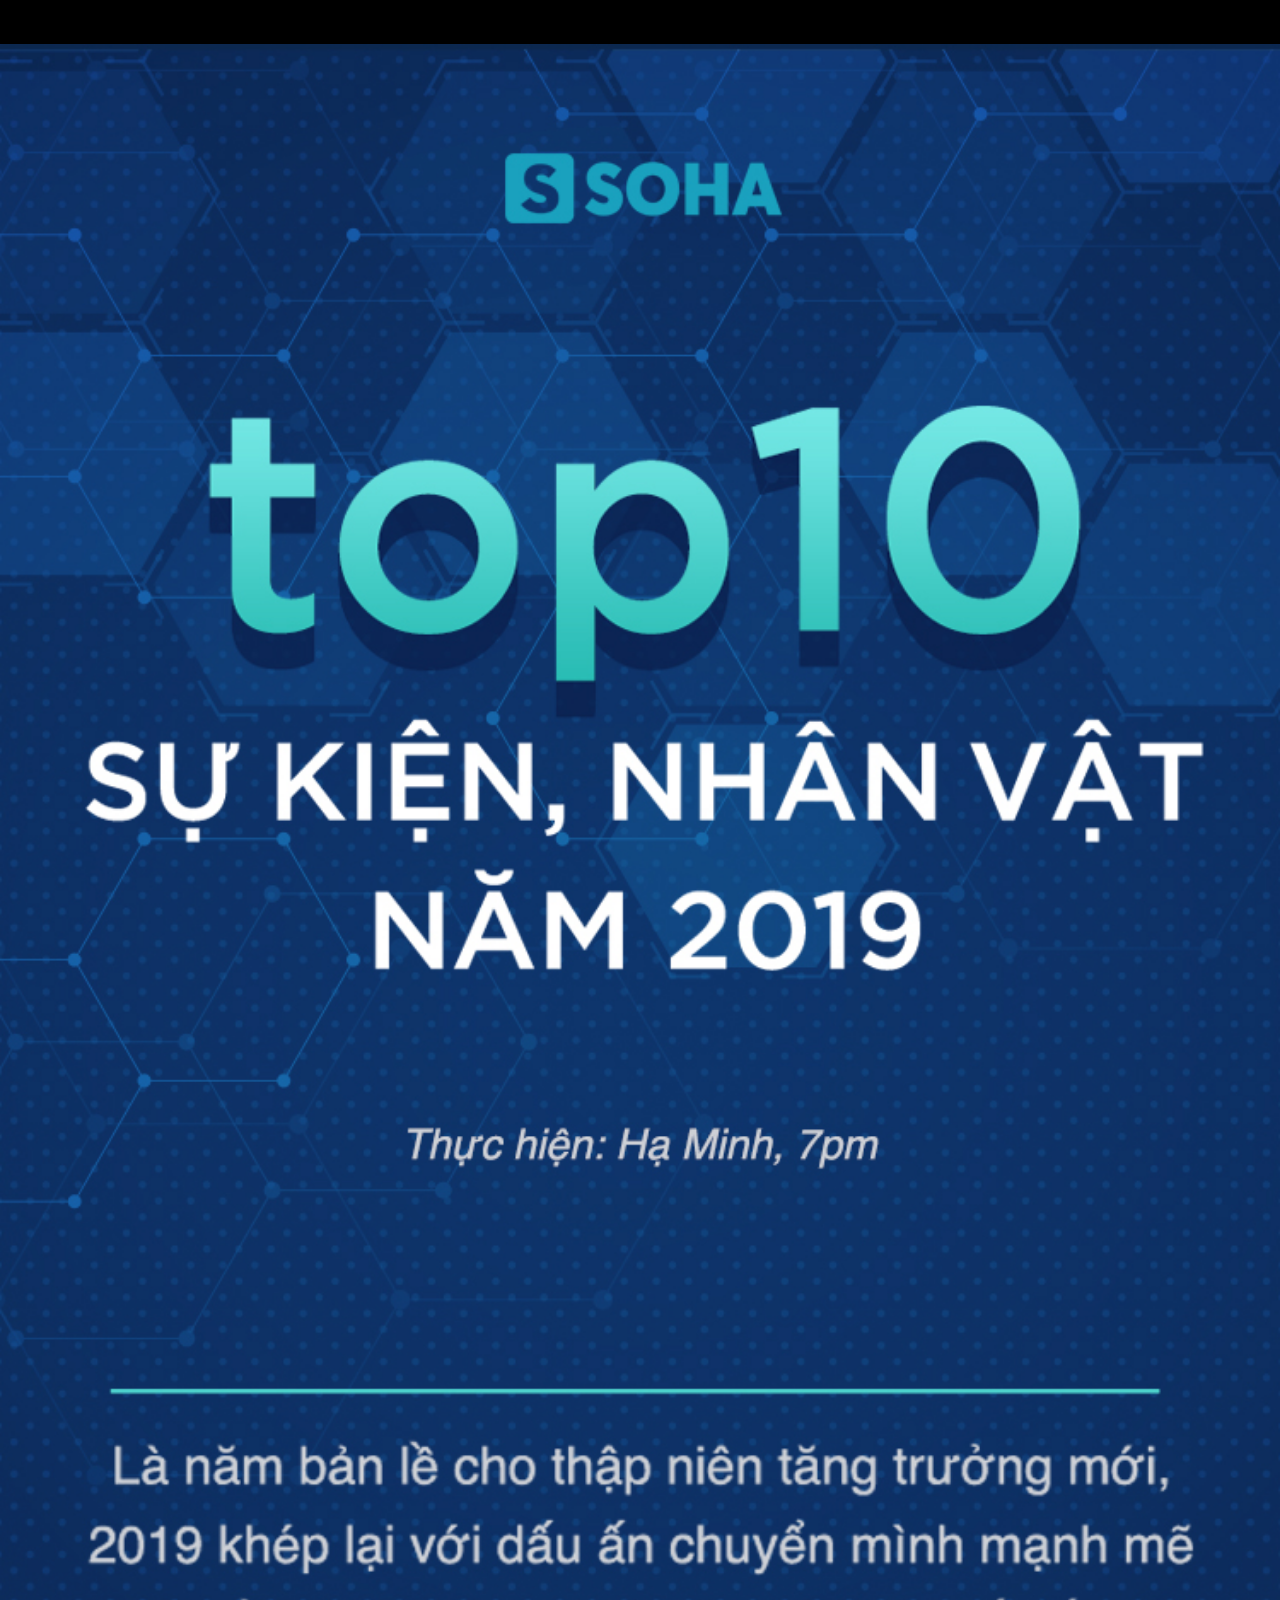
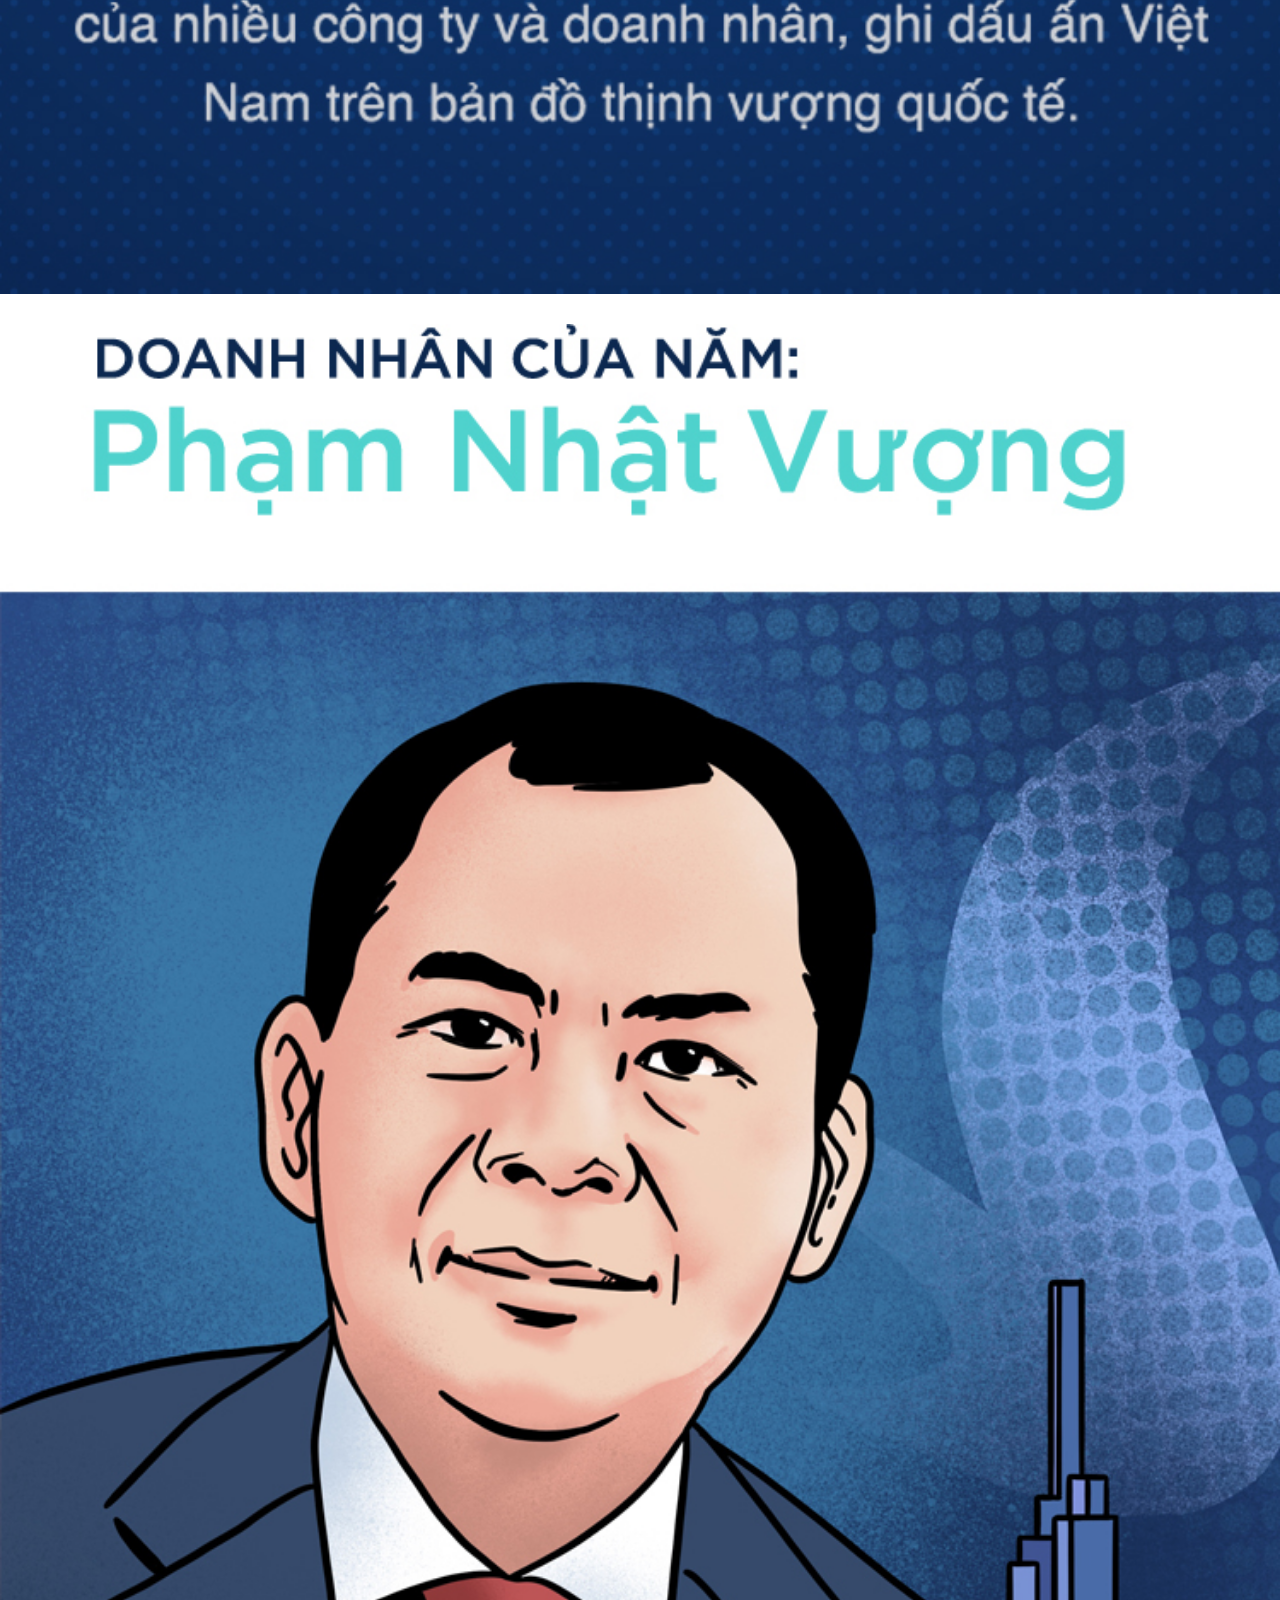
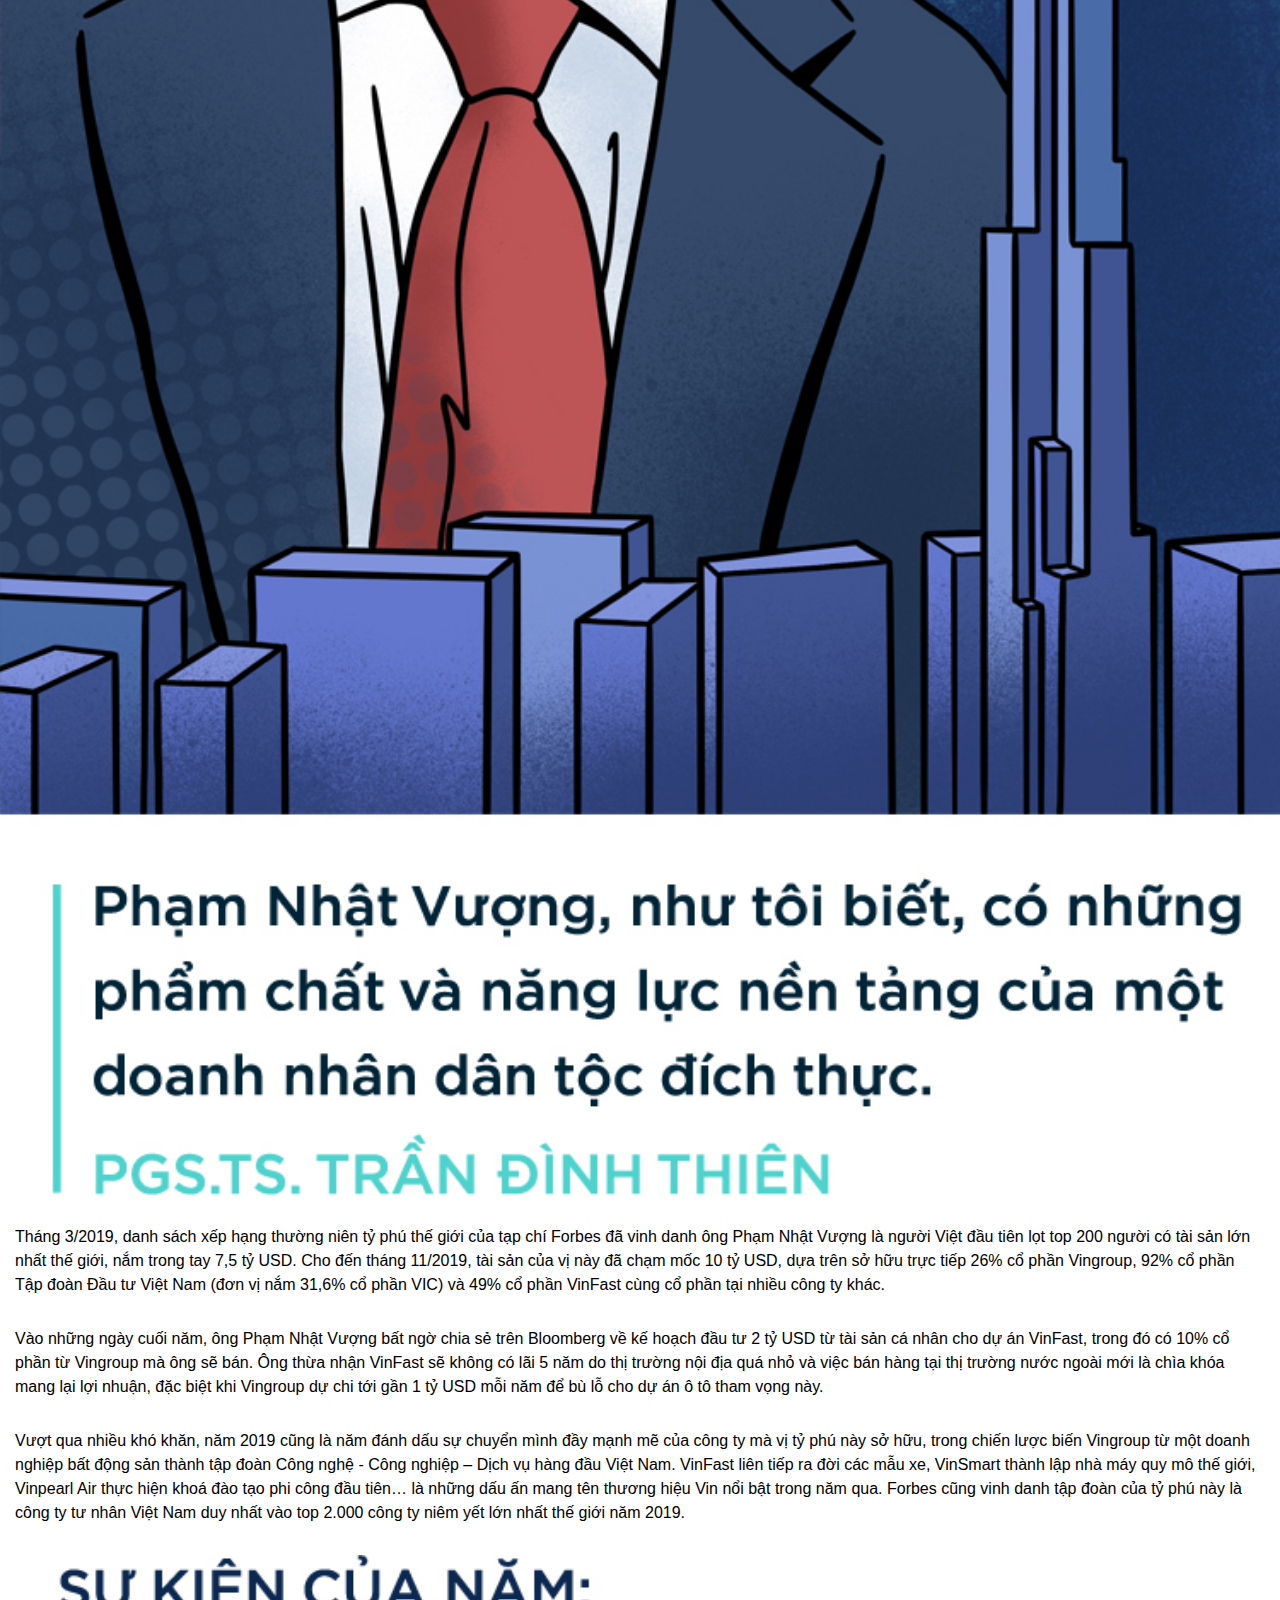
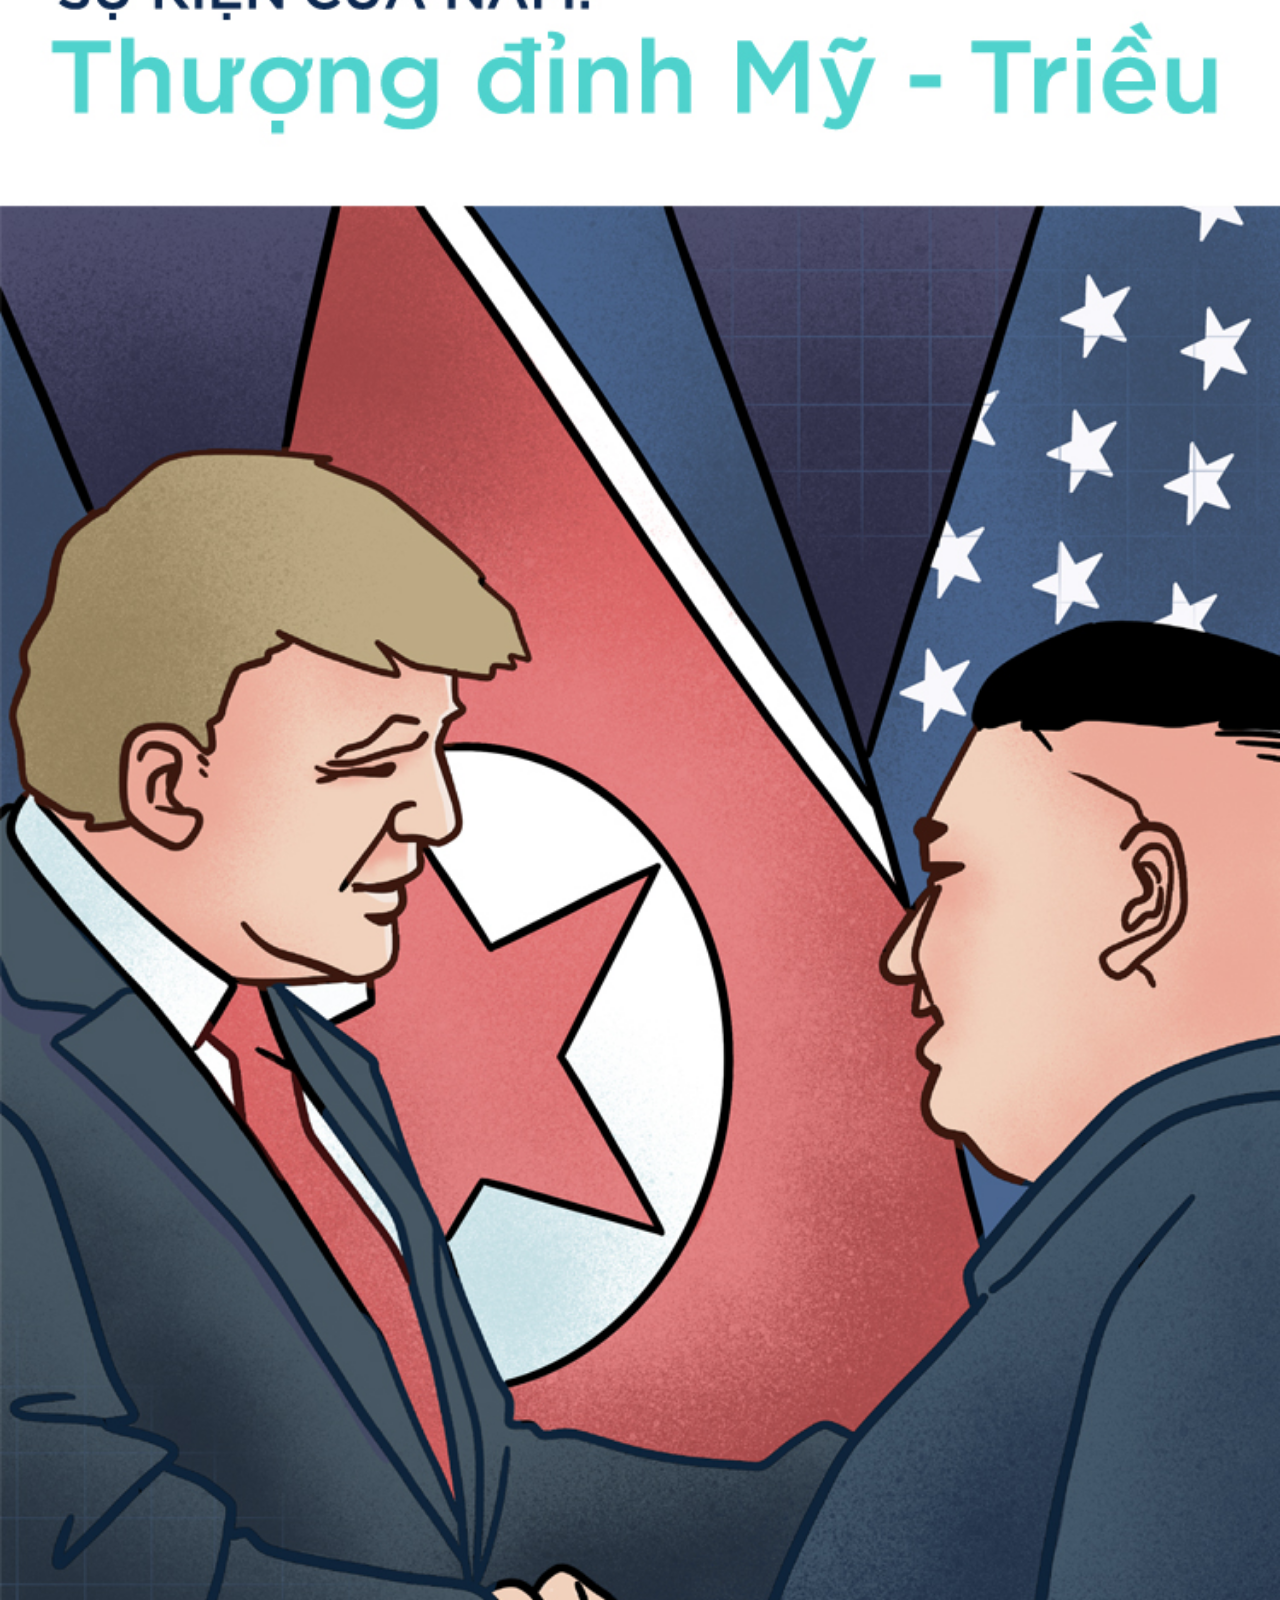
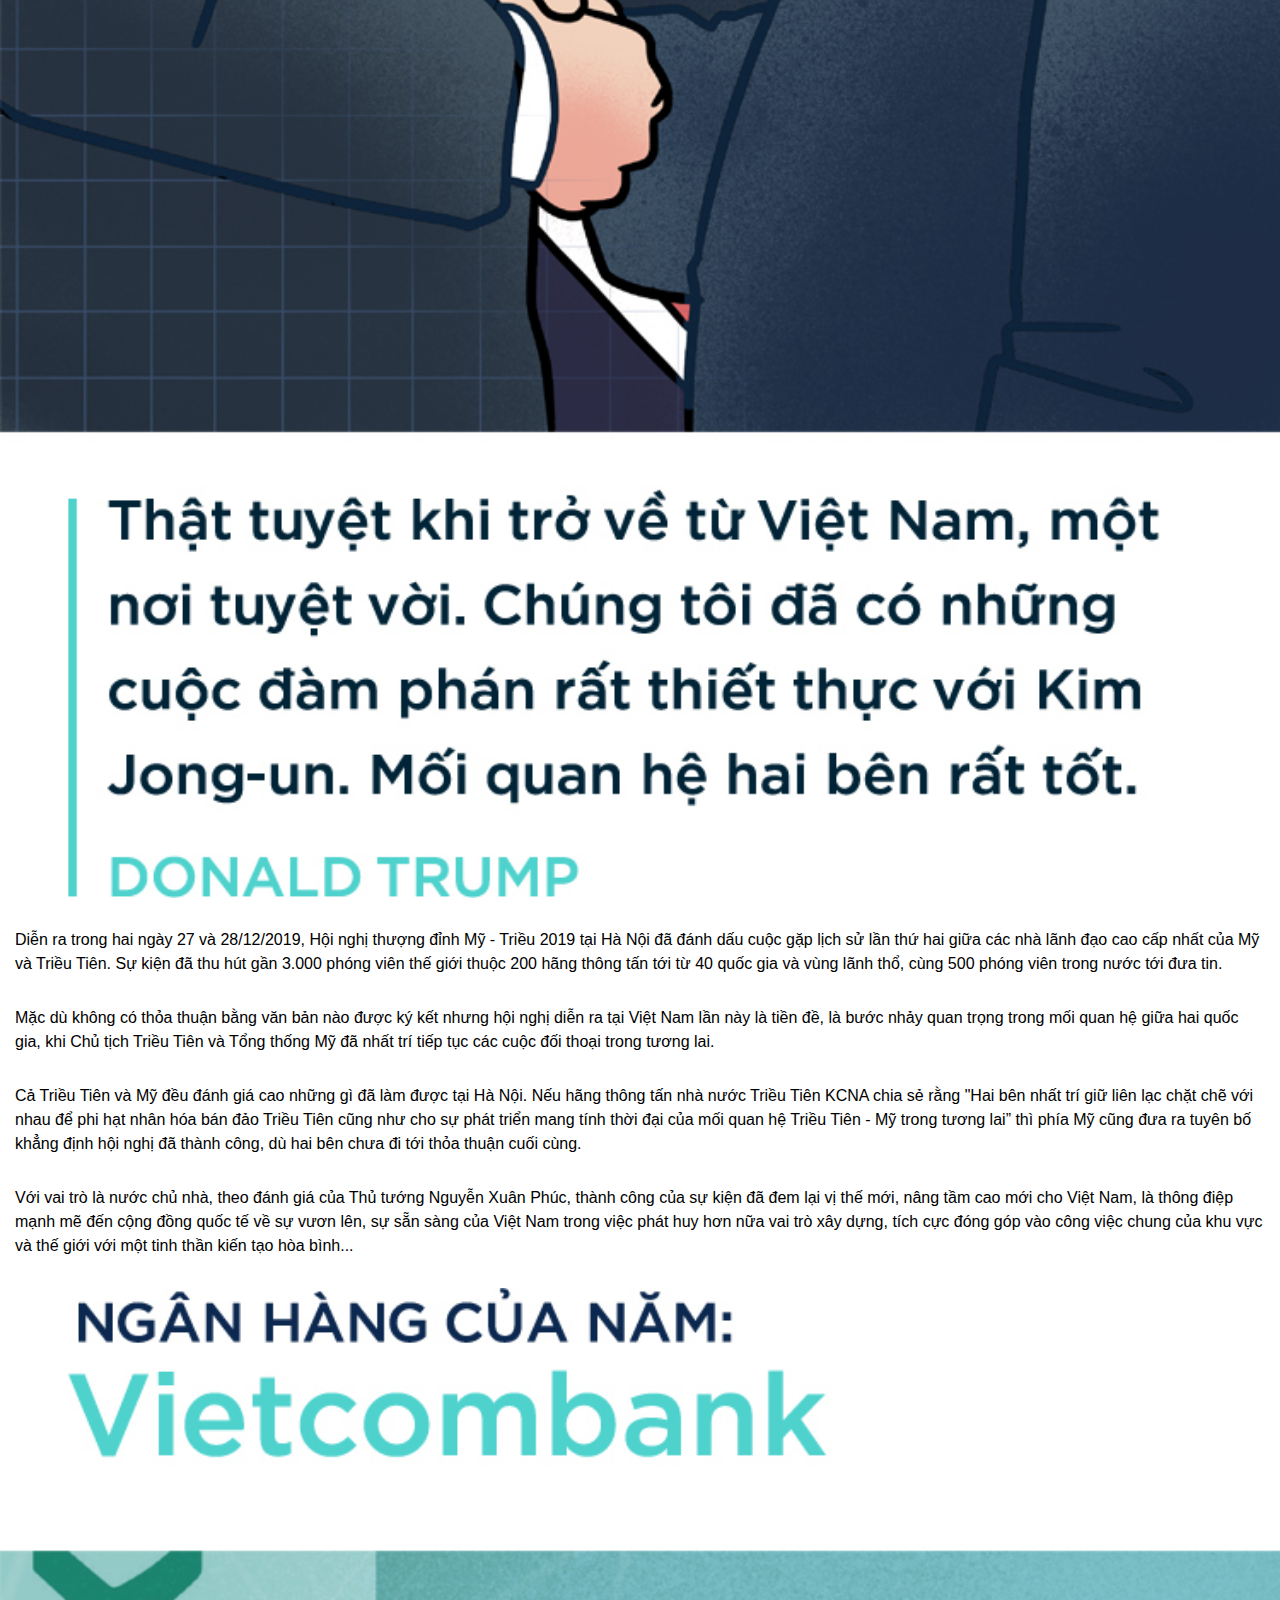
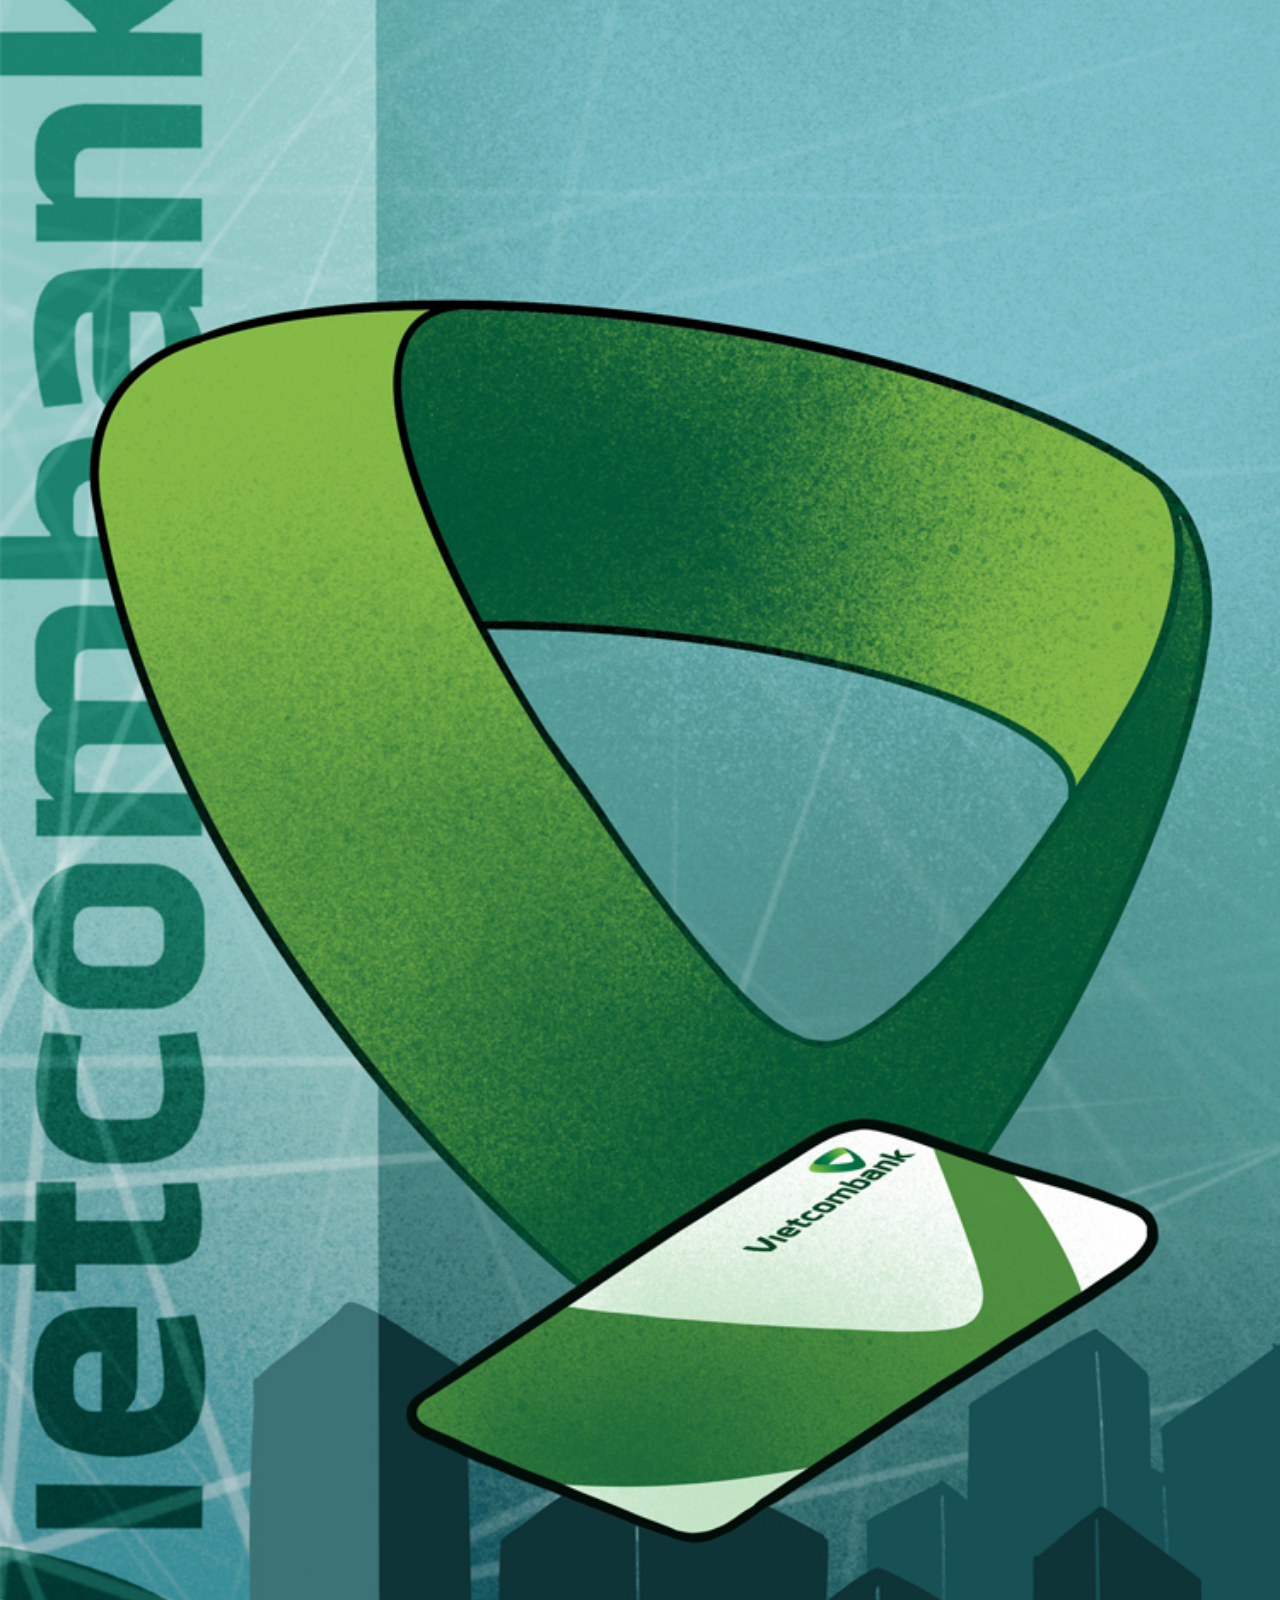
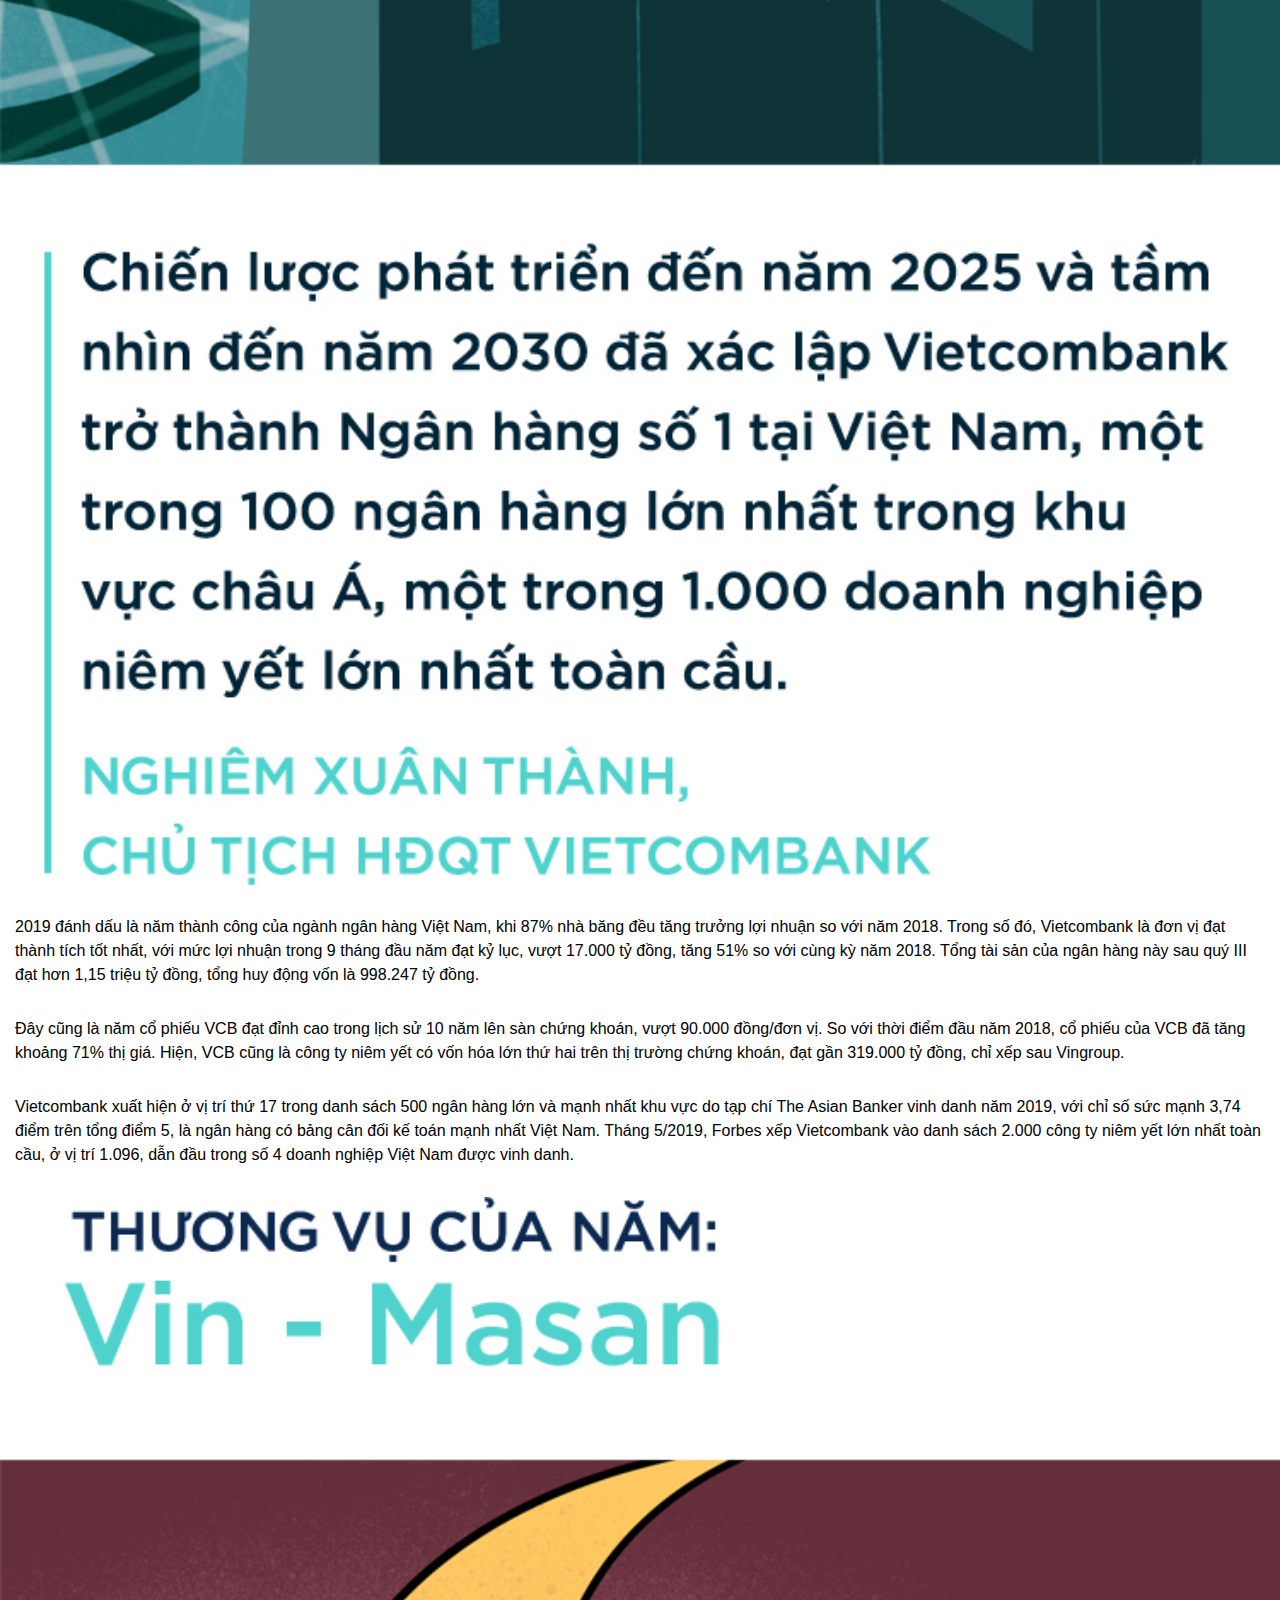
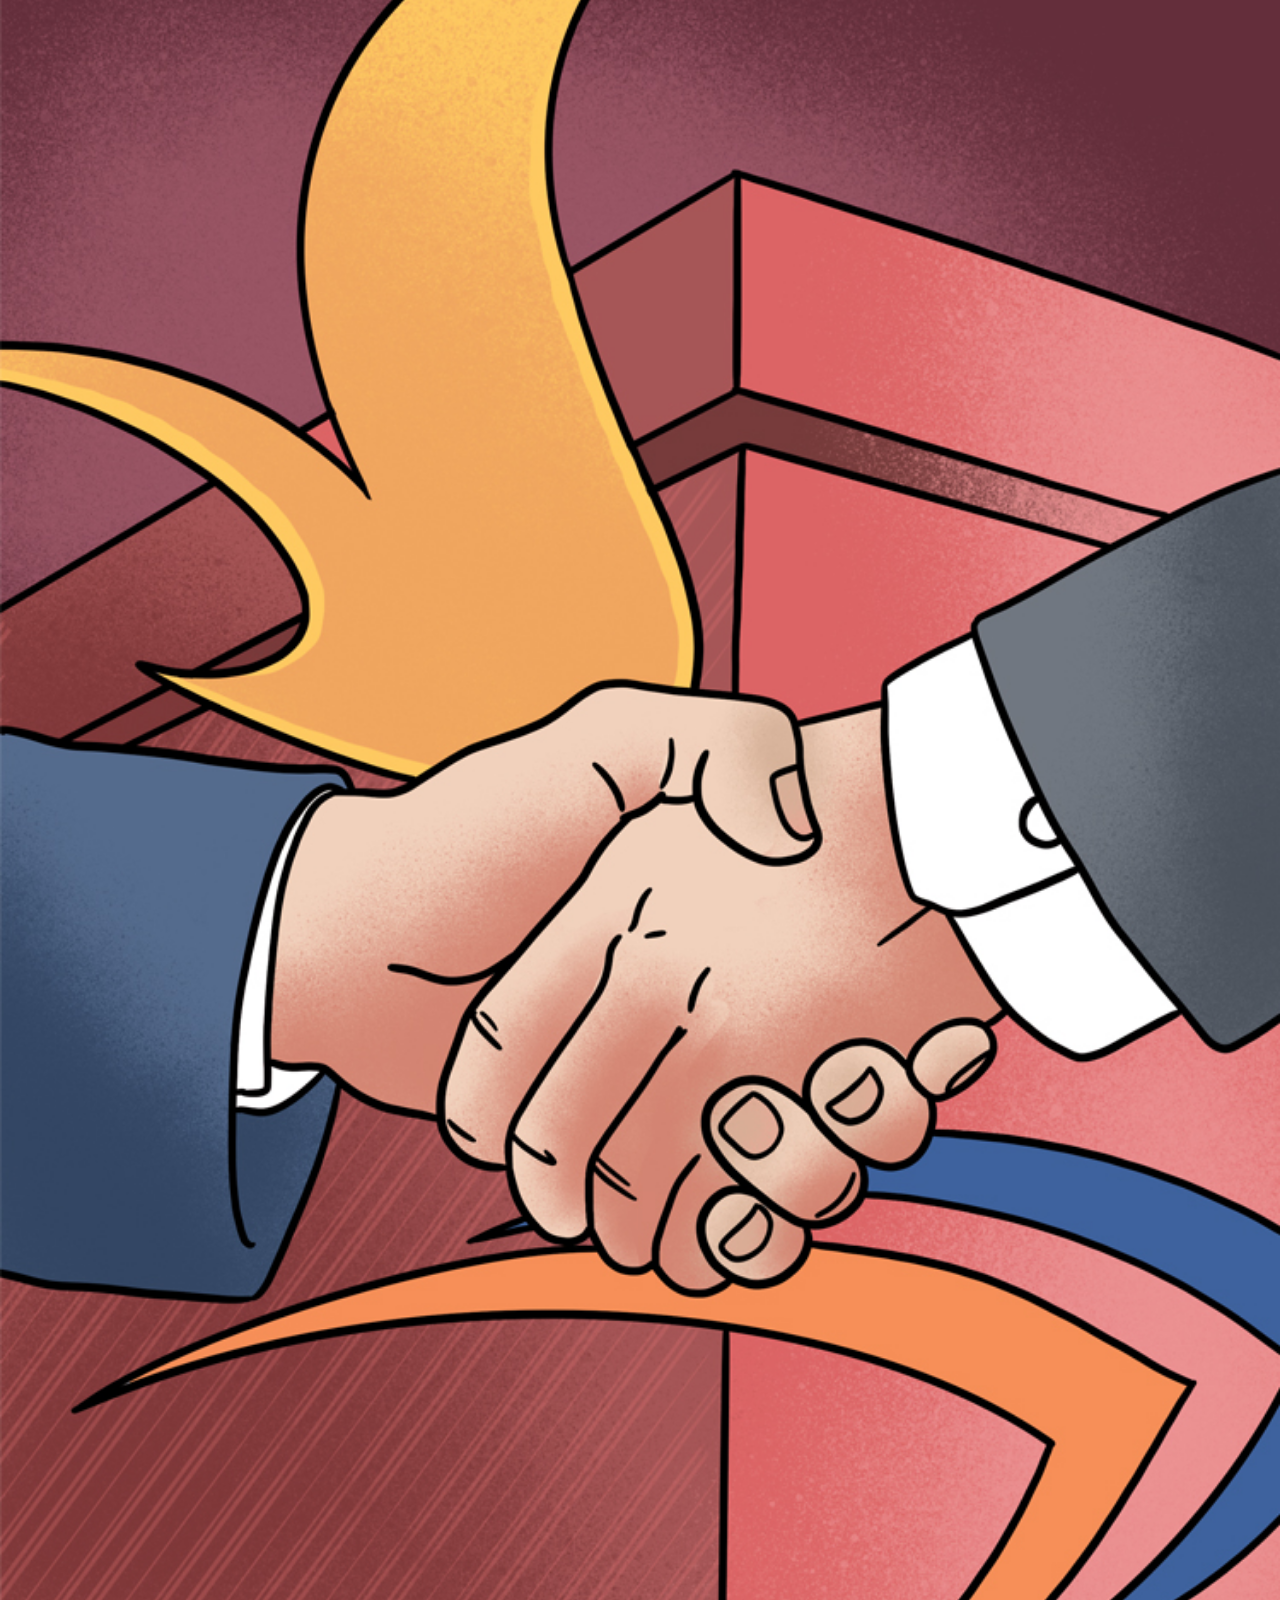
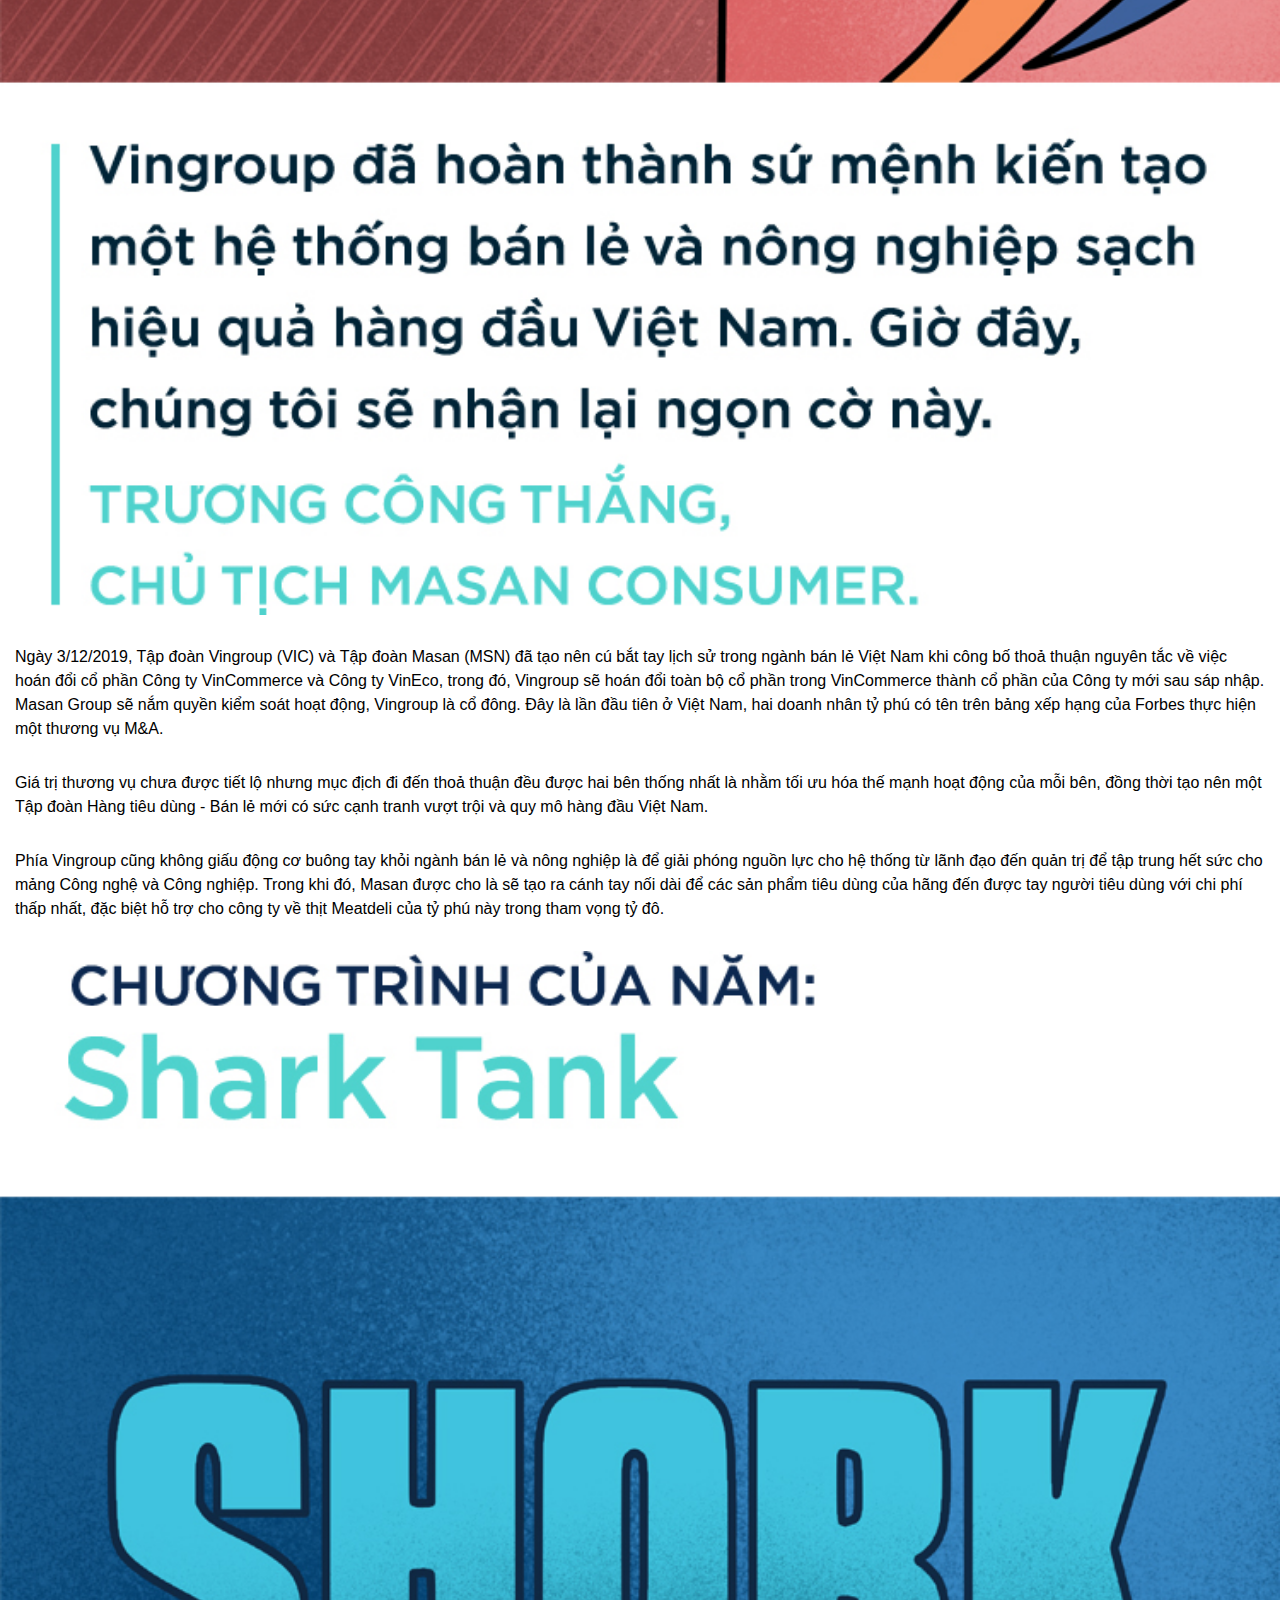
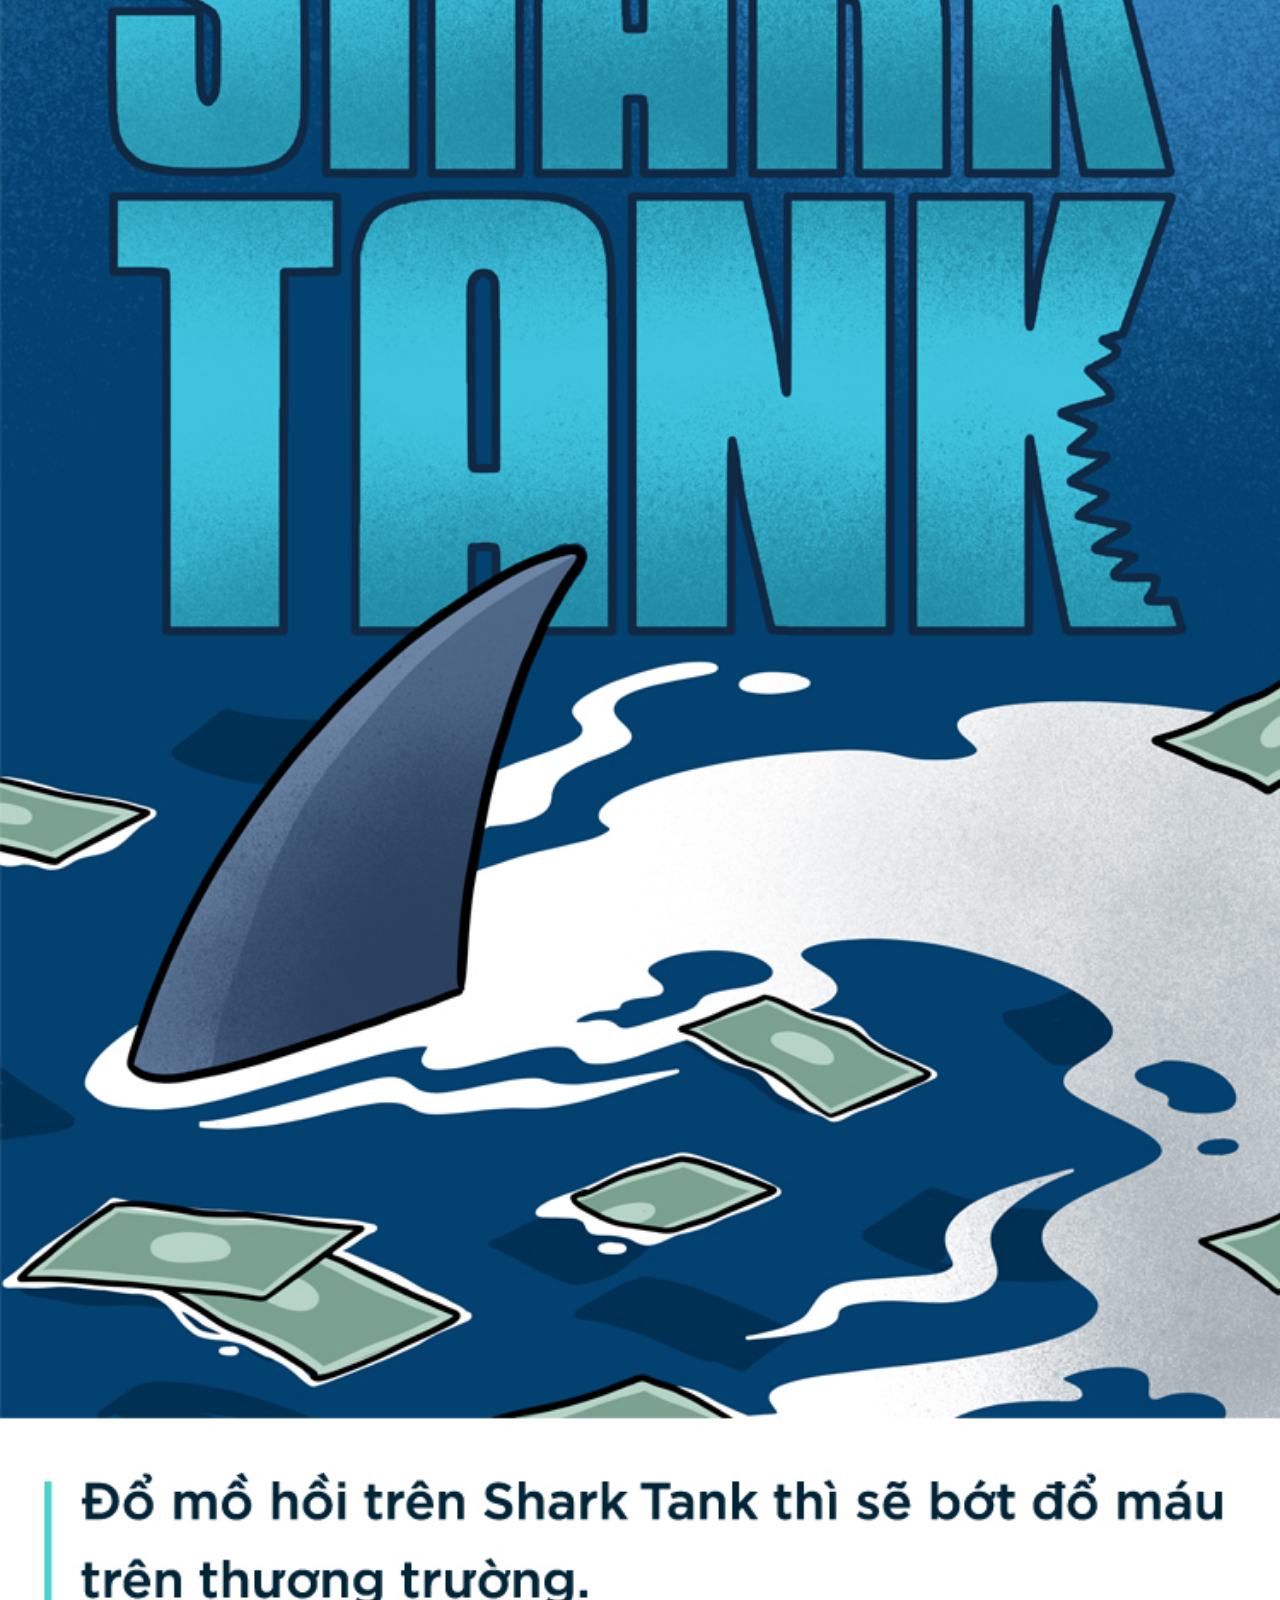
==== mobile/index.html @ f95ab124 "z" ====
<!DOCTYPE html>
<html lang="en">
<head>
    <meta charset="UTF-8">
    <meta name="viewport" content="width=device-width, initial-scale=1.0">
    <meta http-equiv="X-UA-Compatible" content="ie=edge">
    <title>Top 10 sự kiện, nhân vật năm 2019</title>
    <link rel="stylesheet" href="css/reset.css">
    <link rel="stylesheet" href="css/fonts.css">
    <link rel="stylesheet" href="css/style.css">
    <script src="js/jquery-3.3.1.min.js"></script>
</head>
<body>
    <div class="emag-wrapper">
        <div class="emag-main">
            <div class="emag-cover">
                <img src="images/cover.jpg" alt="">
            </div>

            <div class="emag-section">
                <img src="images/img-1.jpg" alt="">

                <p>Tháng 3/2019, danh sách xếp hạng thường niên tỷ phú thế giới của tạp chí Forbes đã vinh danh ông Phạm Nhật Vượng là người Việt đầu tiên lọt top 200 người có tài sản lớn nhất thế giới, nắm trong tay 7,5 tỷ USD. Cho đến tháng 11/2019, tài sản của vị này đã chạm mốc 10 tỷ USD, dựa trên sở hữu trực tiếp 26% cổ phần Vingroup, 92% cổ phần Tập đoàn Đầu tư Việt Nam (đơn vị nắm 31,6% cổ phần VIC) và 49% cổ phần VinFast cùng cổ phần tại nhiều công ty khác.</p>

                <p>Vào những ngày cuối năm, ông Phạm Nhật Vượng bất ngờ chia sẻ trên Bloomberg về kế hoạch đầu tư 2 tỷ USD từ tài sản cá nhân cho dự án VinFast, trong đó có 10% cổ phần từ Vingroup mà ông sẽ bán. Ông thừa nhận VinFast sẽ không có lãi 5 năm do thị trường nội địa quá nhỏ và việc bán hàng tại thị trường nước ngoài mới là chìa khóa mang lại lợi nhuận, đặc biệt khi Vingroup dự chi tới gần 1 tỷ USD mỗi năm để bù lỗ cho dự án ô tô tham vọng này.</p>

                <p>Vượt qua nhiều khó khăn, năm 2019 cũng là năm đánh dấu sự chuyển mình đầy mạnh mẽ của công ty mà vị tỷ phú này sở hữu, trong chiến lược biến Vingroup từ một doanh nghiệp bất động sản thành tập đoàn Công nghệ - Công nghiệp – Dịch vụ hàng đầu Việt Nam. VinFast liên tiếp ra đời các mẫu xe, VinSmart thành lập nhà máy quy mô thế giới, Vinpearl Air thực hiện khoá đào tạo phi công đầu tiên… là những dấu ấn mang tên thương hiệu Vin nổi bật trong năm qua. Forbes cũng vinh danh tập đoàn của tỷ phú này là công ty tư nhân Việt Nam duy nhất vào top 2.000 công ty niêm yết lớn nhất thế giới năm 2019.</p>
            </div>

            <div class="emag-section">
                <img src="images/img-2.jpg" alt="">

                <p>Diễn ra trong hai ngày 27 và 28/12/2019, Hội nghị thượng đỉnh Mỹ - Triều 2019 tại Hà Nội đã đánh dấu cuộc gặp lịch sử lần thứ hai giữa các nhà lãnh đạo cao cấp nhất của Mỹ và Triều Tiên. Sự kiện đã thu hút gần 3.000 phóng viên thế giới thuộc 200 hãng thông tấn tới từ 40 quốc gia và vùng lãnh thổ, cùng 500 phóng viên trong nước tới đưa tin.</p>

                <p>Mặc dù không có thỏa thuận bằng văn bản nào được ký kết nhưng hội nghị diễn ra tại Việt Nam lần này là tiền đề, là bước nhảy quan trọng trong mối quan hệ giữa hai quốc gia, khi Chủ tịch Triều Tiên và Tổng thống Mỹ đã nhất trí tiếp tục các cuộc đối thoại trong tương lai.</p>

                <p>Cả Triều Tiên và Mỹ đều đánh giá cao những gì đã làm được tại Hà Nội. Nếu hãng thông tấn nhà nước Triều Tiên KCNA chia sẻ rằng "Hai bên nhất trí giữ liên lạc chặt chẽ với nhau để phi hạt nhân hóa bán đảo Triều Tiên cũng như cho sự phát triển mang tính thời đại của mối quan hệ Triều Tiên - Mỹ trong tương lai”  thì phía Mỹ cũng đưa ra tuyên bố khẳng định hội nghị đã thành công, dù hai bên chưa đi tới thỏa thuận cuối cùng.</p>

                <p>Với vai trò là nước chủ nhà, theo đánh giá của Thủ tướng Nguyễn Xuân Phúc, thành công của sự kiện đã đem lại vị thế mới, nâng tầm cao mới cho Việt Nam, là thông điệp mạnh mẽ đến cộng đồng quốc tế về sự vươn lên, sự sẵn sàng của Việt Nam trong việc phát huy hơn nữa vai trò xây dựng, tích cực đóng góp vào công việc chung của khu vực và thế giới với một tinh thần kiến tạo hòa bình...</p>
            </div>

            <div class="emag-section">
                <img src="images/img-3.jpg" alt="">

                <p>2019 đánh dấu là năm thành công của ngành ngân hàng Việt Nam, khi 87% nhà băng đều tăng trưởng lợi nhuận so với năm 2018. Trong số đó, Vietcombank là đơn vị đạt thành tích tốt nhất, với mức lợi nhuận trong 9 tháng đầu năm đạt kỷ lục, vượt 17.000 tỷ đồng, tăng 51% so với cùng kỳ năm 2018. Tổng tài sản của ngân hàng này sau quý III đạt hơn 1,15 triệu tỷ đồng, tổng huy động vốn là 998.247 tỷ đồng.</p>

                <p>Đây cũng là năm cổ phiếu VCB đạt đỉnh cao trong lịch sử 10 năm lên sàn chứng khoán, vượt 90.000 đồng/đơn vị. So với thời điểm đầu năm 2018, cổ phiếu của VCB đã tăng khoảng 71% thị giá. Hiện, VCB cũng là công ty niêm yết có vốn hóa lớn thứ hai trên thị trường chứng khoán, đạt gần 319.000 tỷ đồng, chỉ xếp sau Vingroup.</p>

                <p>Vietcombank xuất hiện ở vị trí thứ 17 trong danh sách 500 ngân hàng lớn và mạnh nhất khu vực do tạp chí The Asian Banker vinh danh năm 2019, với chỉ số sức mạnh 3,74 điểm trên tổng điểm 5, là ngân hàng có bảng cân đối kế toán mạnh nhất Việt Nam. Tháng 5/2019, Forbes xếp Vietcombank vào danh sách 2.000 công ty niêm yết lớn nhất toàn cầu, ở vị trí 1.096, dẫn đầu trong số 4 doanh nghiệp Việt Nam được vinh danh.</p>
            </div>

            <div class="emag-section">
                <img src="images/img-4.jpg" alt="">

                <p>Ngày 3/12/2019, Tập đoàn Vingroup (VIC) và Tập đoàn Masan (MSN) đã tạo nên cú bắt tay lịch sử trong ngành bán lẻ Việt Nam khi công bố thoả thuận nguyên tắc về việc hoán đổi cổ phần Công ty VinCommerce và Công ty VinEco, trong đó, Vingroup sẽ hoán đổi toàn bộ cổ phần trong VinCommerce thành cổ phần của Công ty mới sau sáp nhập. Masan Group sẽ nắm quyền kiểm soát hoạt động, Vingroup là cổ đông. Đây là lần đầu tiên ở Việt Nam, hai doanh nhân tỷ phú có tên trên bảng xếp hạng của Forbes thực hiện một thương vụ M&A.</p>

                <p>Giá trị thương vụ chưa được tiết lộ nhưng mục địch đi đến thoả thuận đều được hai bên thống nhất là nhằm tối ưu hóa thế mạnh hoạt động của mỗi bên, đồng thời tạo nên một Tập đoàn Hàng tiêu dùng - Bán lẻ mới có sức cạnh tranh vượt trội và quy mô hàng đầu Việt Nam.</p>

                <p>Phía Vingroup cũng không giấu động cơ buông tay khỏi ngành bán lẻ và nông nghiệp là để giải phóng nguồn lực cho hệ thống từ lãnh đạo đến quản trị để tập trung hết sức cho mảng Công nghệ và Công nghiệp. Trong khi đó, Masan được cho là sẽ tạo ra cánh tay nối dài để các sản phẩm tiêu dùng của hãng đến được tay người tiêu dùng với chi phí thấp nhất, đặc biệt hỗ trợ cho công ty về thịt Meatdeli của tỷ phú này trong tham vọng tỷ đô.</p>
            </div>

            <div class="emag-section">
                <img src="images/img-5.jpg" alt="">

                <p>Là quốc gia thứ 41 có bản quyền sản xuất và phát sóng chương trình về đầu tư khởi nghiệp, Shark Tank Việt Nam đã đi qua mùa thứ 3 với những thành công vượt trội. Vượt ra khỏi một chương trình thực tế thông thường, Shark Tank trở thành một trong những chương trình truyền hình quốc dân, nơi phổ cập kiến thức về kinh tế đồng thời truyền cảm hứng khởi nghiệp sâu rộng đến với các tầng lớp dân cư.</p>

                <p>So với 2 mùa trước đó, mùa 3 lên sóng lận đận hơn và phải thay đổi một Shark khi tập đầu tiên còn chưa phát sóng, nhưng sau đó, chương trình này có sự bứt phá mạnh mẽ cả về tầm ảnh hưởng lẫn tính thực tiễn. Đã có khoảng 500 tỷ đồng được cam kết đầu tư trong bể cá mập mùa 3, con số gấp đôi so với mùa 2 và gấp 4 lần so với mùa 1. Cũng trong năm 2019, kỷ lục về màn gọi vốn cao nhất đã xuất hiện, cùng với nghi vấn về tay trong lần đầu tiên xuất hiện trên Shark Tank: Luxstay và 6 triệu USD.</p>

                <p>Ngoài những hấp dẫn từ ghế Cá Mập, các thương vụ gọi vốn kịch tính, chương trình năm 2019 gây tiếng vang nhờ sự góp mặt đa dạng của các ứng viên đầu tư, từ doanh nhân, giáo sư, sinh viên, du học sinh, Việt kiều, cộng đồng LGBT hay các bà mẹ bỉm sữa… Hậu trường hóm hỉnh và các màn xuất khẩu thuật ngữ của nhà đầu tư tạo ra sự khác biệt lớn cho Shark Tank mùa 3.</p>
            </div>

            <div class="emag-section">
                <img src="images/img-6.jpg" alt="">

                <p>Nền tảng kết nối cho thuê homestay, căn hộ cao cấp và biệt thự nghỉ dưỡng Luxstay trở thành cái tên được nhắc đến nhiều nhất năm 2019 trong giới startup sau hàng loạt cú “hit” ấn tượng. Nhận 3 triệu USD từ các quỹ CyberAgent Ventures, Y1 Ventures hồi tháng 1/2019, Luxstay lại tiếp tục chứng tỏ sức hút của mình với các nhà đầu tư khi tiếp tục hoàn tất vòng gọi vốn Bridge trị giá 4,5 triệu USD từ 2 nhà đầu tư đến từ Hàn Quốc là GS Home Shopping (GS Shop) và Bon Angels vào tháng 5/2019.</p>

                <p>Đến Shark Tank gọi vốn để thực hiện giấc mơ “kỳ lân”, Luxstay của Founder Nguyễn Văn Dũng đã nhận được cái gật đầu với cả ba nhà đầu tư Nguyễn Thanh Việt, Nguyễn Ngọc Thủy và Phạm Thanh Hưng, trở thành startup đầu tiên của Shark Tank được cam kết đầu tư lên đến 6 triệu USD, trong đó gồm 3 triệu USD pre-money và 3 triệu USD quyền mua round sau. Thương vụ này sau đó được nhắc đến với những nghi vấn về màn bắt tay trong của giám khảo và thí sinh, dù không thể phủ nhận sức nóng của startup này.</p>

                <p>Tháng 11/2019, Luxstay bắt tay cùng “ông trùm” giải trí Sơn Tùng M-TP dưới pháp nhân M-TP Entertainment và một hợp đồng hợp tác chiến lược. Ngoài đầu tư tài chính, thương vụ này được hai bên kỳ vọng sẽ tạo ra sức mạnh truyền thông và gây ảnh hưởng tới giới trẻ.</p>
            </div>

            <div class="emag-section">
                <img src="images/img-7.jpg" alt="">

                <p>Trong thập kỷ thứ 3 của thế kỷ thứ 21, 5G trở thành công nghệ truyền dẫn không thể thiếu với bất cứ quốc gia nào, là dấu mốc quan trọng trong ngành viễn thông nói riêng và các ngành kinh tế khác nói chung. Tại Việt Nam, theo đánh giá của Cisco, chỉ trong vòng 5 năm, công nghệ 5G sẽ thu hút tối thiếu 6 triệu người dùng, tạo nên ảnh hưởng sâu rộng nên các ngành kinh tế và an sinh, từ sản xuất, vận tải, nông nghiệp, năng lượng đến y tế, giáo dục…</p>

                <p>Mang theo kỳ vọng “với 5G, Việt Nam sẽ đi cùng thế giới”, rất nhiều doanh nghiệp công nghệ, viễn thông trong nước đã sớm khởi động cuộc đua làm chủ công nghệ, sản xuất thiết bị, phủ sóng viễn thông 5G, trong đó đi đầu là Viettel.</p>

                <p>Là đại diện duy nhất của Việt Nam góp mặt trong danh sách 50 nhà mạng đầu tiên trên thế giới triển khai thành công công nghệ 5G, Tập đoàn Viễn thông - Quân đội Viettel đã sớm lắp đặt, tích hợp trạm 5G đầu tiên Việt Nam tại Hà Nội ngay từ tháng 4/2019. Sau 3 tháng triển khai, cuộc gọi 5G đầu tiên đã được thực hiện với tốc độ kết nối đạt 1,5-1,7Gbps.</p>

                <p>Tháng 9/2019, Viettel hoàn thành tích hợp hạ tầng mạng lưới và phát sóng thử nghiệm thành công trạm 5G tại TP HCM, dự kiến sẽ sớm đưa công nghệ này vào khai thác thương mại từ năm 2020. Cùng với Viettel, MobiFone cũng triển khai thử nghiệm 5G tại 4 thành phố lớn gồm Hà Nội, Đà Nẵng, Hải Phòng và TP.HCM. Trong khi đó, Vingroup sẽ khánh thành nhà máy sản xuất smartphone sử dụng công nghệ 5G tại Khu Công nghệ cao Hòa Lạc trong năm 2020.</p>
            </div>

            <div class="emag-section">
                <img src="images/img-8.jpg" alt="">

                <p>DealStreetAsia trong một bản tin vào tháng 11/2019 cho biết SoftBank Vision Fund và quỹ GIC của Chính phủ Singapore đã rót tổng cộng 300 triệu USD vào VNLIFE - công ty mẹ của VNPAY. Sau khi hoàn tất thương vụ đầu tư này, VNPAY đã chính thức trở thành fintech “đình đám” nhất tại Việt Nam thời điểm hiện tại.</p>

                <p>Được thành lập vào tháng 3/2007, VNPAY là giải pháp thanh toán cho phép khách hàng sử dụng tính năng QR Pay được tích hợp sẵn trong ứng dụng mobile banking của các ngân hàng trên điện thoại di động và quét mã VNPAY để thanh toán giao dịch.</p>

                <p>Nền tảng này có liên kết với hơn 40 ngân hàng đang hoạt động tại Việt Nam, 5 công ty viễn thông, 20.000 đối tác doanh nghiệp, sở hữu hơn 10 triệu khách hàng cùng 23.000 điểm chấp nhận thanh toán trên toàn quốc, trong số đó có thể kể tới hàng loạt thương hiệu lớn như Vietnam Airlines, Vietjet Air, Mobifone, FPT, Redsun ITI, Canifa, GenViet, Eva de Eva…</p>
            </div>

            <div class="emag-section">
                <img src="images/img-9.jpg" alt="">

                <p>Tháng 1/2019, sau hơn 1 năm thành lập và hai lần lỡ hẹn, Bamboo Airways thực hiện chuyến bay thương mại đầu tiên từ TP HCM  đi Hà Nội, và trở thành hãng hàng không thứ 5 chính thức tham gia vào thị trường bay nội địa và quốc tế của Việt Nam.</p>

                <p>Bamboo Airways định vị thương hiệu là hãng hàng không 5 sao nhưng lại hoạt động theo mô hình Hybrid - kết hợp giữa hàng không truyền thống và hàng không giá rẻ, kinh doanh trên ba hạng vé gồm phổ thông, phổ thông linh hoạt, thương gia. Tất cả các hạng vé đều có suất ăn nóng hoặc ăn nhẹ tuỳ theo từng hành trình và theo mùa – được xem là điểm khác biệt so với các hãng hàng không giá rẻ nội địa như Vietjet, Jetstar.</p>

                <p>Trước và sau khi có chuyến bay đầu tiên, hãng hàng không này đã liên tiếp đàm phán và ký kết mua hàng loạt các loại máy bay hiện đại, thân rộng, với thỏa thuận dành cho cả 2 nhà cung cấp máy bay lớn nhất thế giới là Boeing và Airbus. Theo công bố, hãng hiện sở hữu 20 máy bay và sẽ sớm đạt con số 30 máy bay – mức đủ để một hãng hàng không bắt đầu có lãi vào đầu năm 2020.</p>

                <p>Cũng theo kế hoạch này, cổ phiếu của Bamboo Airways sẽ được IPO vào năm 2020, với giá bán ban đầu dự kiến không thấp hơn 50.000 đồng. Hãng hàng không này cũng không giấu tham vọng sẽ có đường bay thẳng tới Mỹ trong thời gian tới, điều mà Vietnam Airlines cũng chưa làm được trong suốt gần một thập kỷ qua.</p>
            </div>

            <div class="emag-section">
                <img src="images/img-10.jpg" alt="">

                <p>Năm 2019 được xem là năm vinh danh của Võ Trọng Nghĩa và các công trình mang tinh thần “Xanh” của ông trên toàn thế giới. Vào tháng 5, vượt qua hàng trăm công trình trên toàn thế giới nộp giải thưởng, 3 công trình của công ty Võ Trọng Nghĩa Architects là Bamboo Stalactite Pavilion, Breathing House, Nocenco Café đã vinh dự được nhận giải thưởng Kiến trúc xanh 2019 - một trong những giải thưởng quan trọng và lâu đời nhất trên thế giới về lĩnh vực thiết kế xanh.</p>

                <p>Đến tháng 10, Võ Trọng Nghĩa tiếp tục đoạt “Giải vàng” cho hạng mục công trình công cộng với “Castaway Island Resort”, đánh dấu năm thứ 7 liên tiếp, các công trình của ông được vinh danh ở vị trí cao nhất tại giải thưởng này. Tháng 11/2019, Dezeen Awards - Architect of the year – gọi tên Võ Trọng Nghĩa, và ông trở thành kiến trúc sư tiêu biểu trên toàn thế giớn do Dezeen - tạp chí chuyên về kiến trúc, nội thất, thiết kế hàng đầu thế giới – bình chọn.</p>

                <p>Cùng với các giải thưởng danh tiếng, cuộc sống tu thiền của kiến trúc sư tài năng này cũng được giới truyền thông chú ý. Ông tu tập cùng vợ con trong nhiều năm tại Myanmar, thực hành giữ giới và hành thiền – điều mà ông cho rằng quan trọng hơn nhiều so với việc làm kiến trúc.</p>
            </div>
        </div>
    </div>
</body>
</html>
---- mobile/css/fonts.css ----
@font-face {
    font-family: 'Gotham';
    src: url('../fonts/Gotham.ttf') format('truetype');
    font-weight: 400;
}
---- mobile/css/style.css ----
* {
    margin: 0;
    padding: 0;
    box-sizing: border-box;
}
img {
    vertical-align: middle;
}

.emag-wrapper {
    padding-top: 44px;
    background-color: #000;
}
.emag-main {
    background-color: #fff;
    font-family: 'Helvetica', 'Arial', sans-serif;
    font-size: 16px;
    line-height: 24px;
}
.emag-main img {
    margin-bottom: 30px;
    width: 100%;
}
.emag-main p {
    padding: 0 15px;
    margin-bottom: 30px;
}
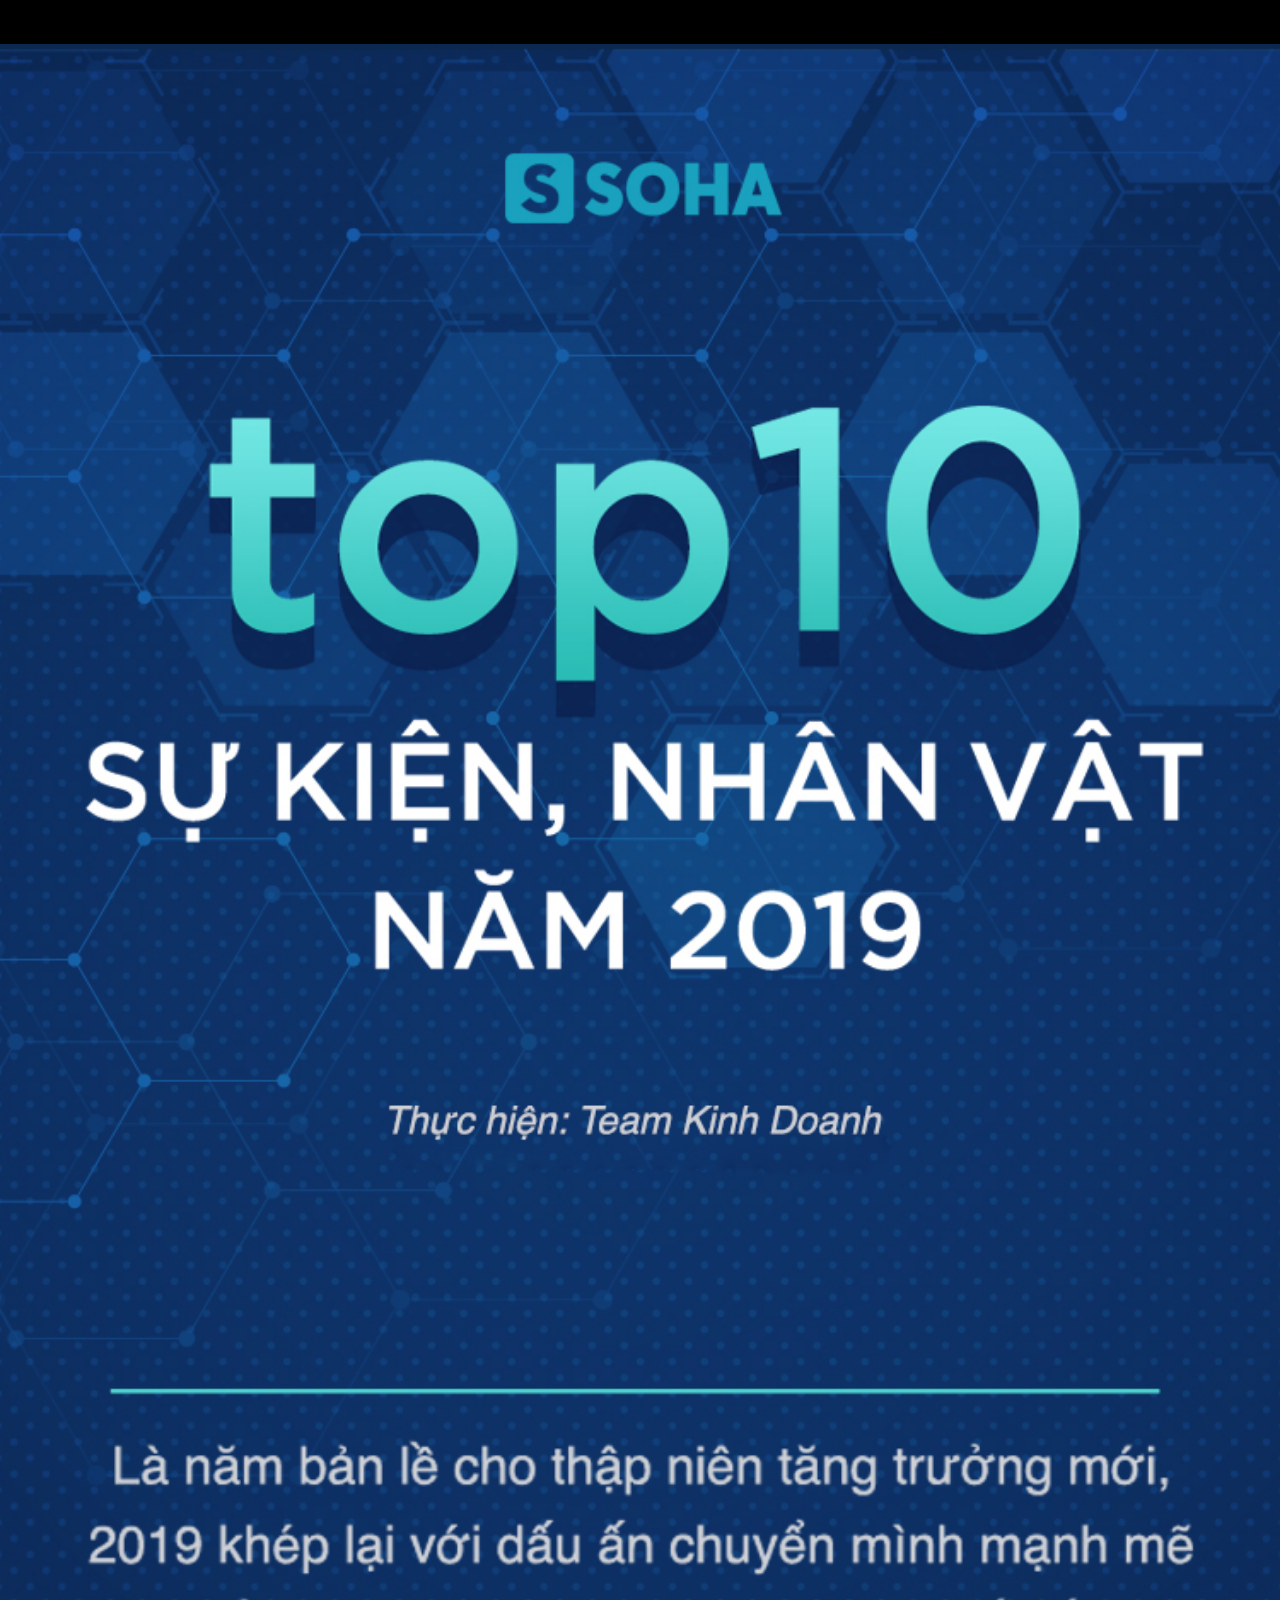
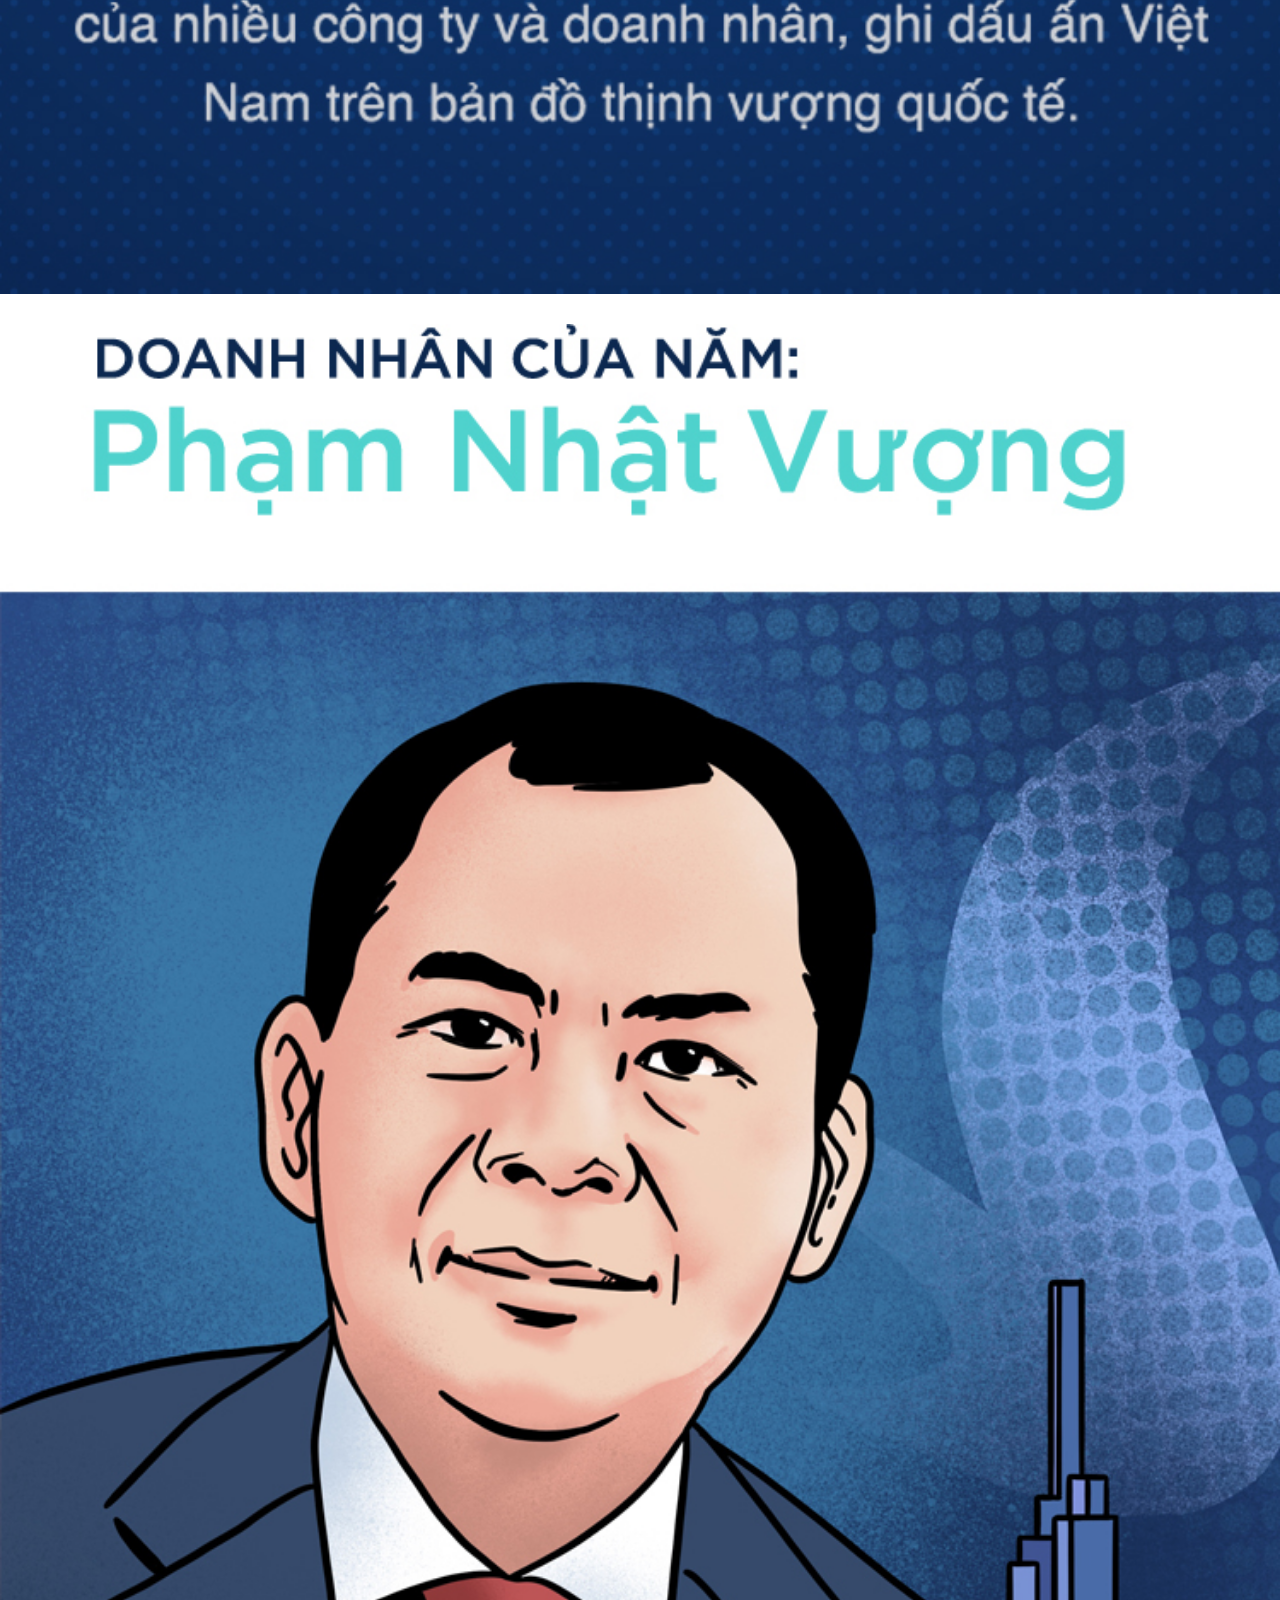
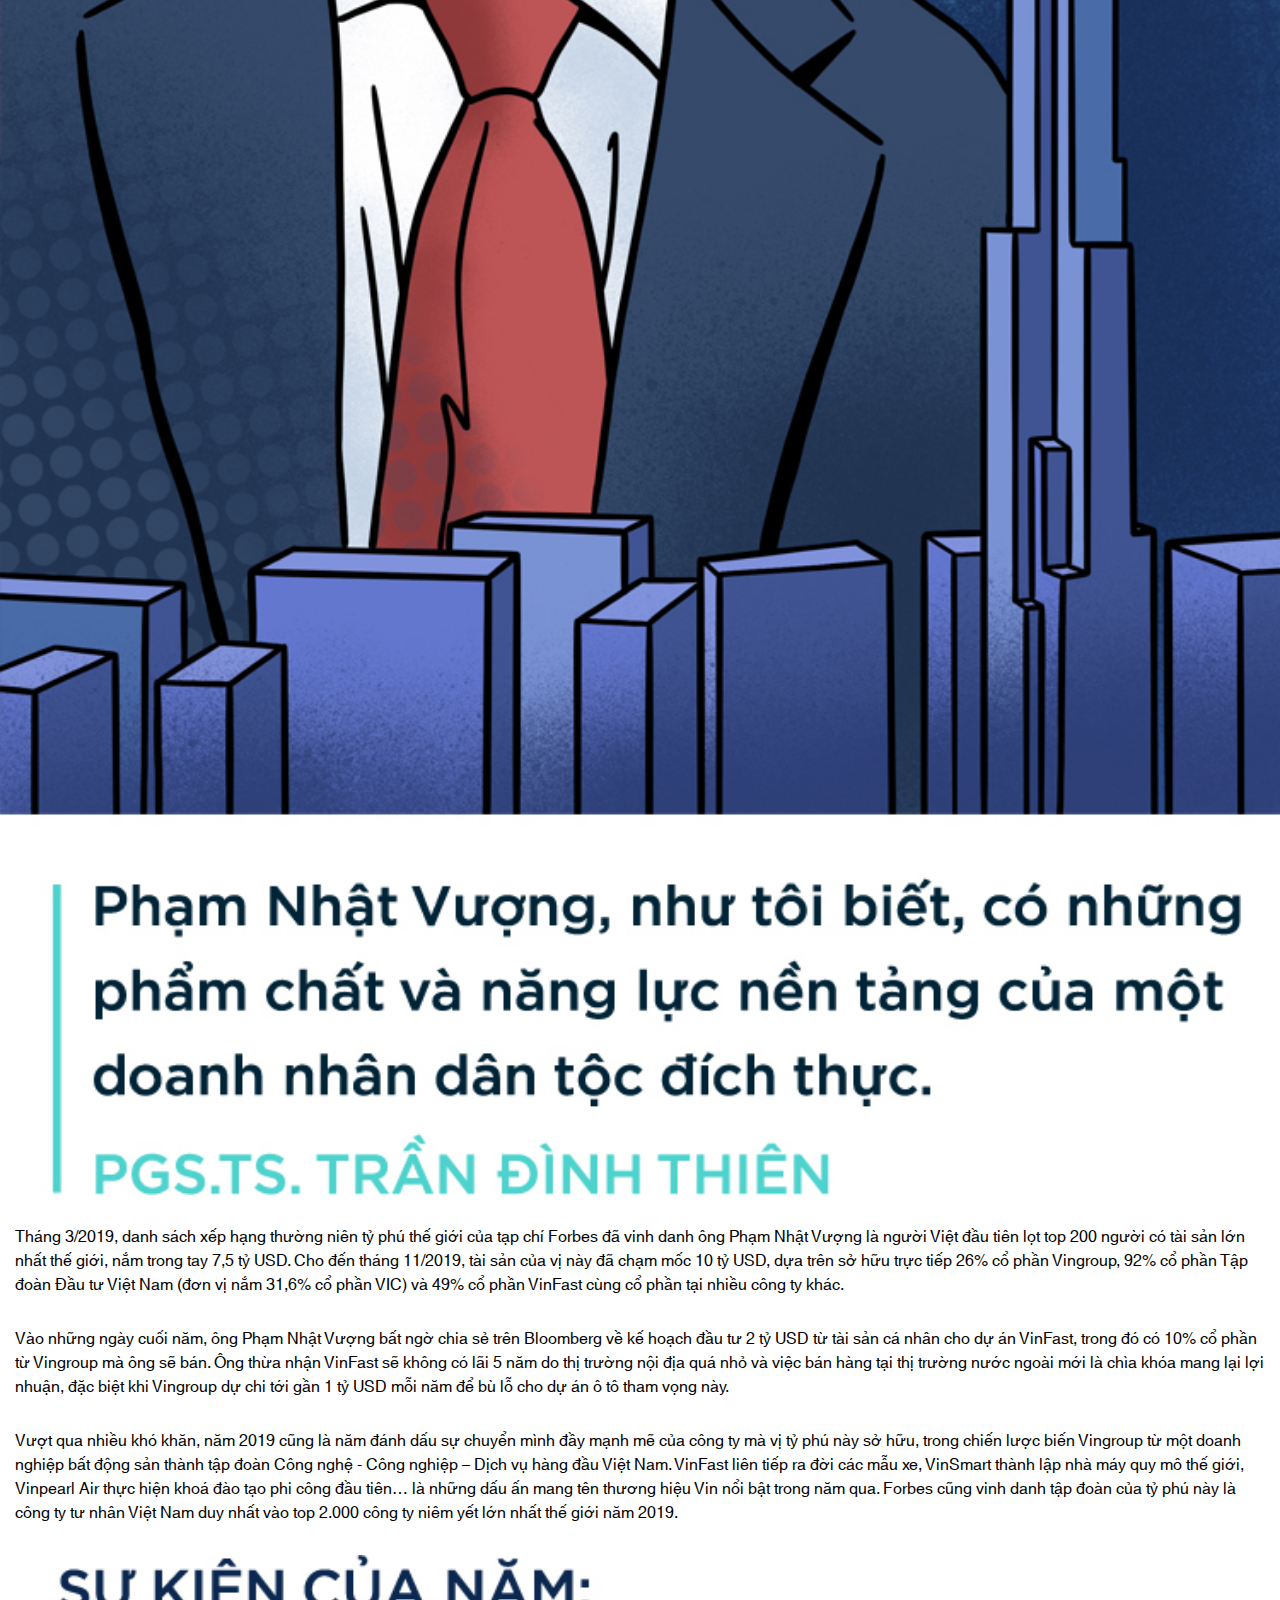
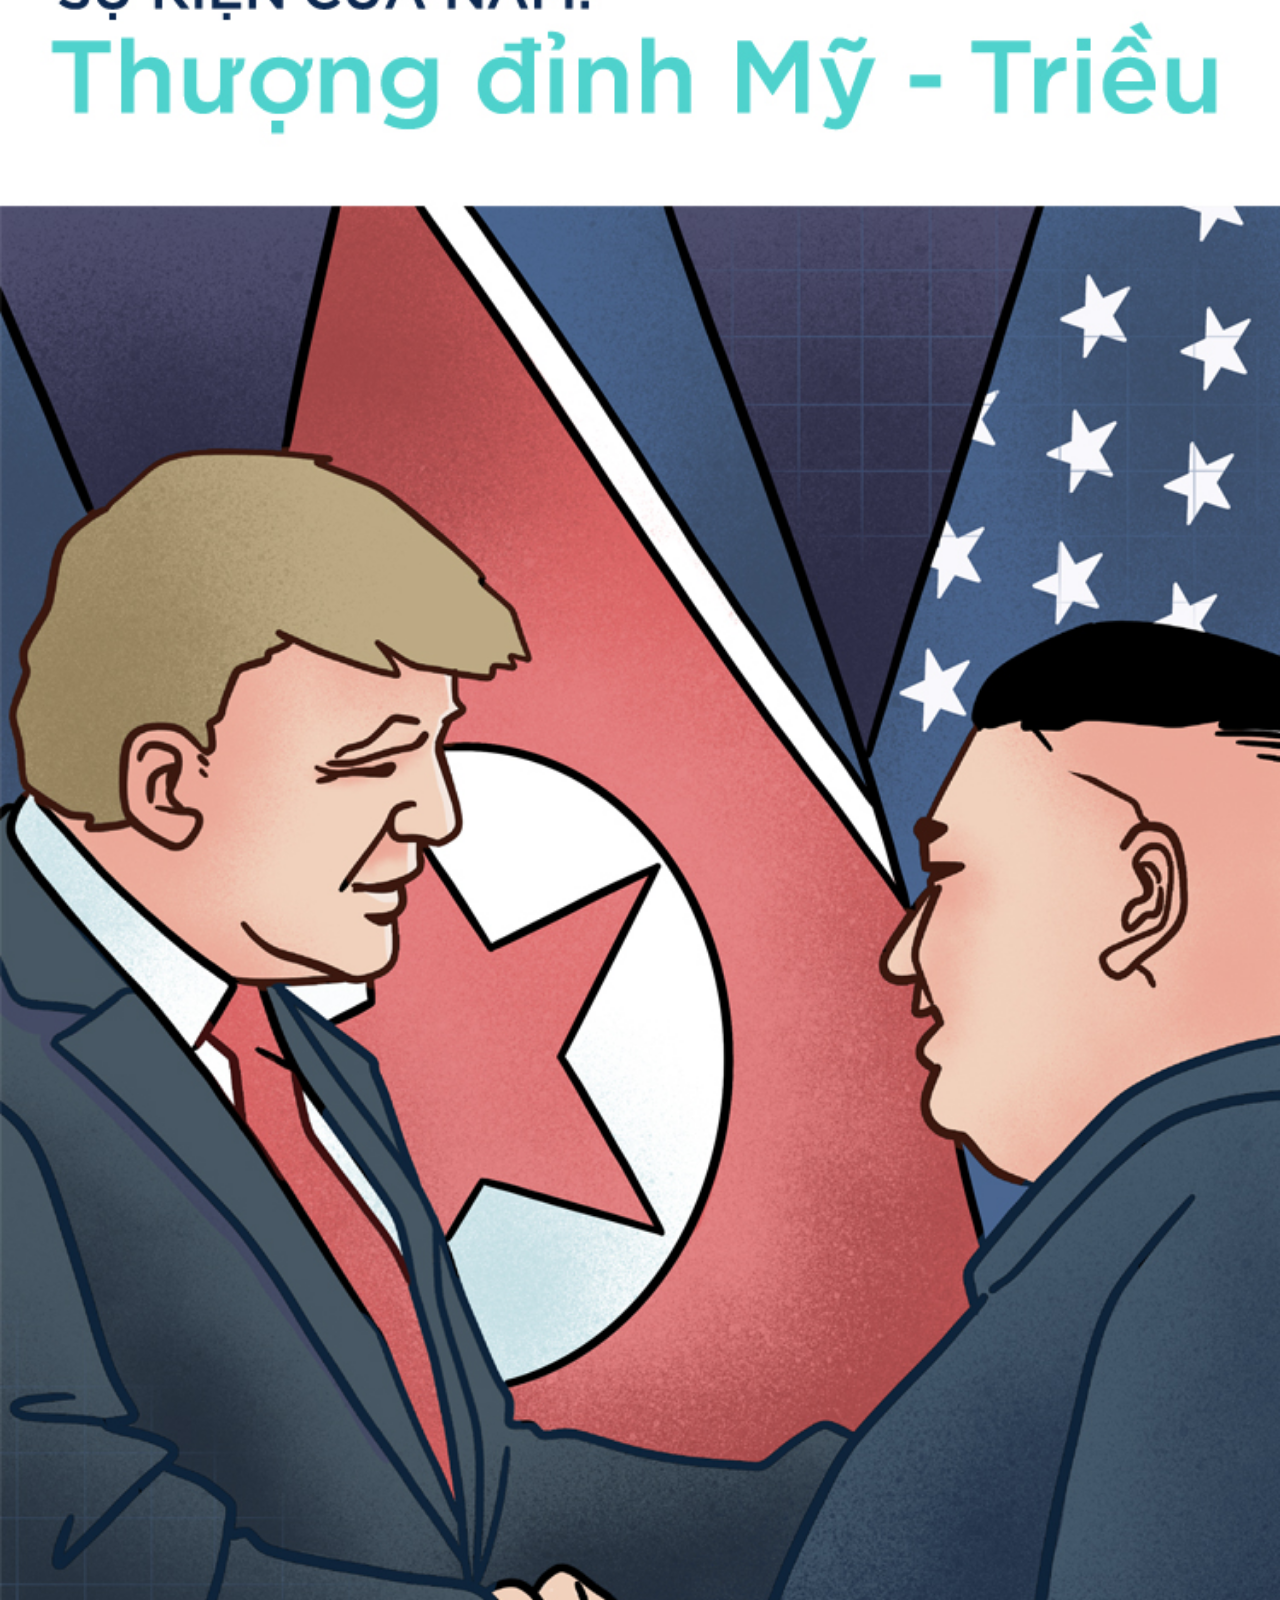
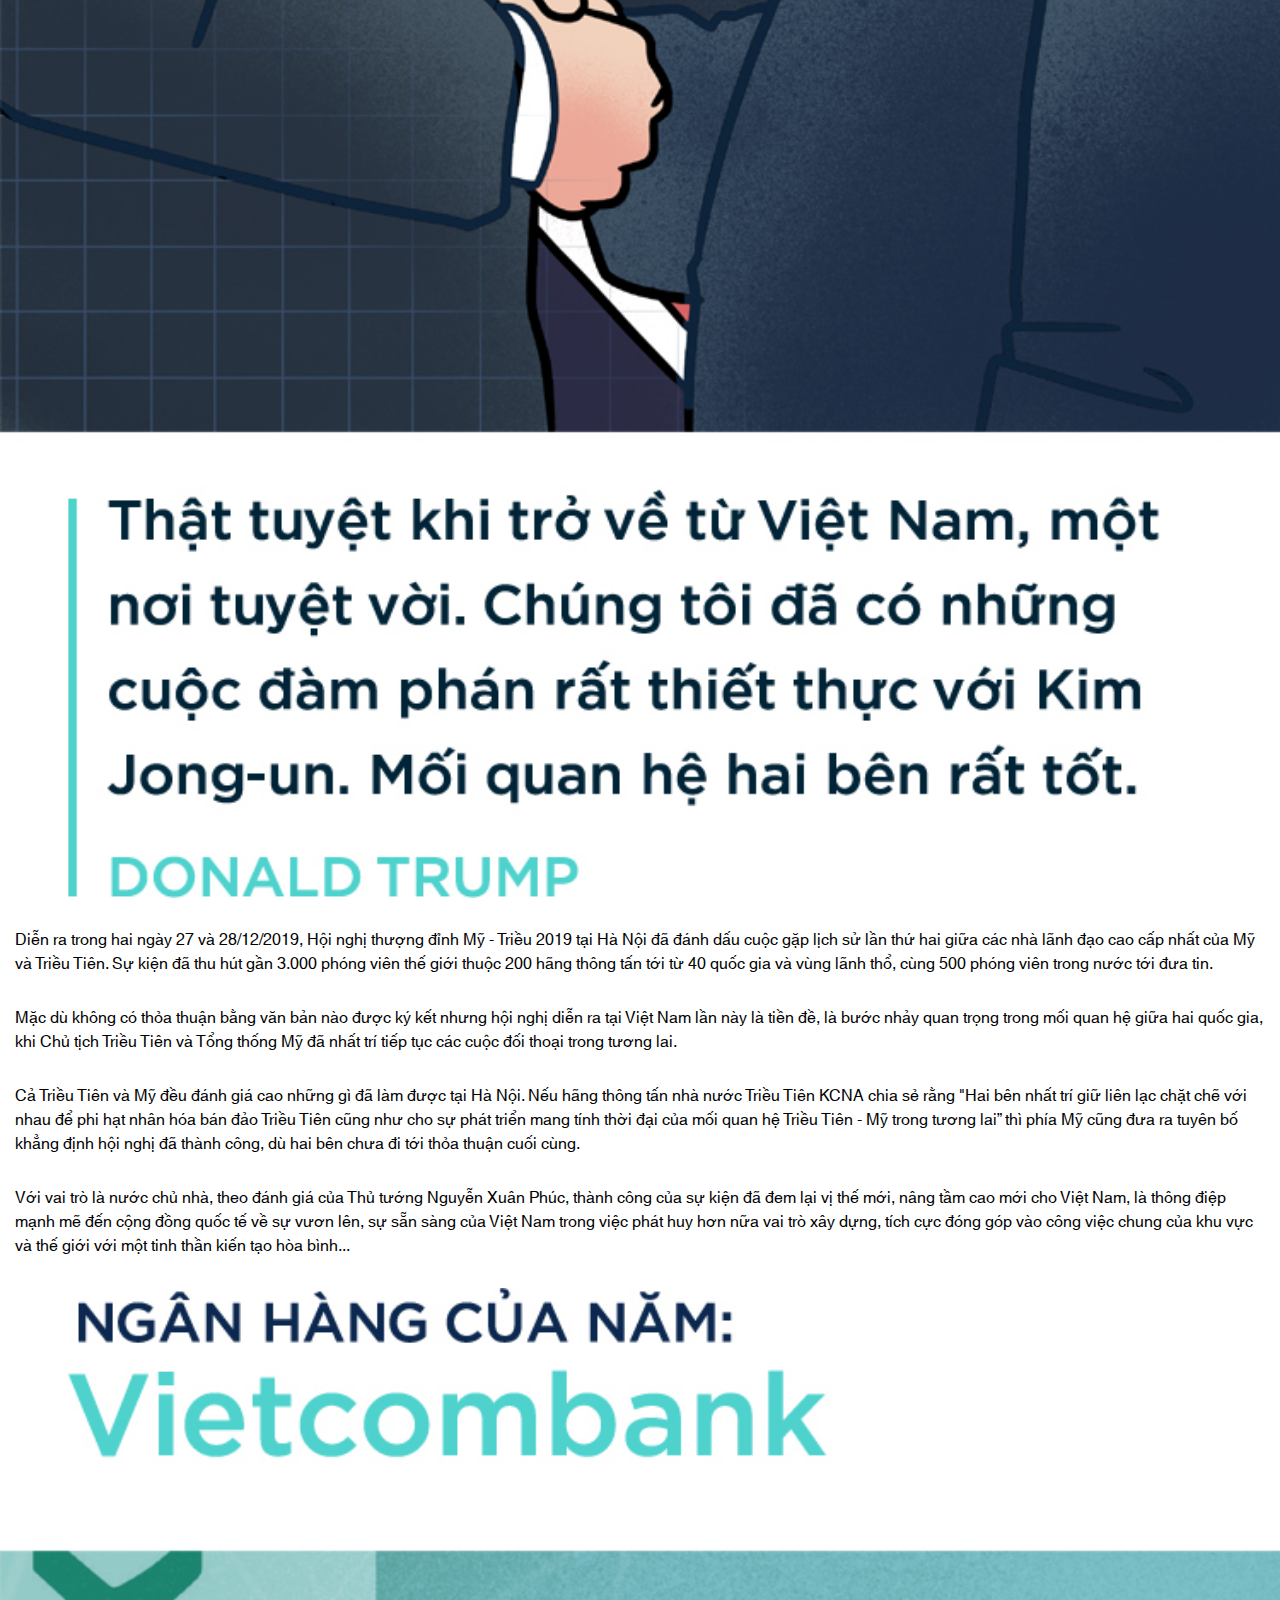
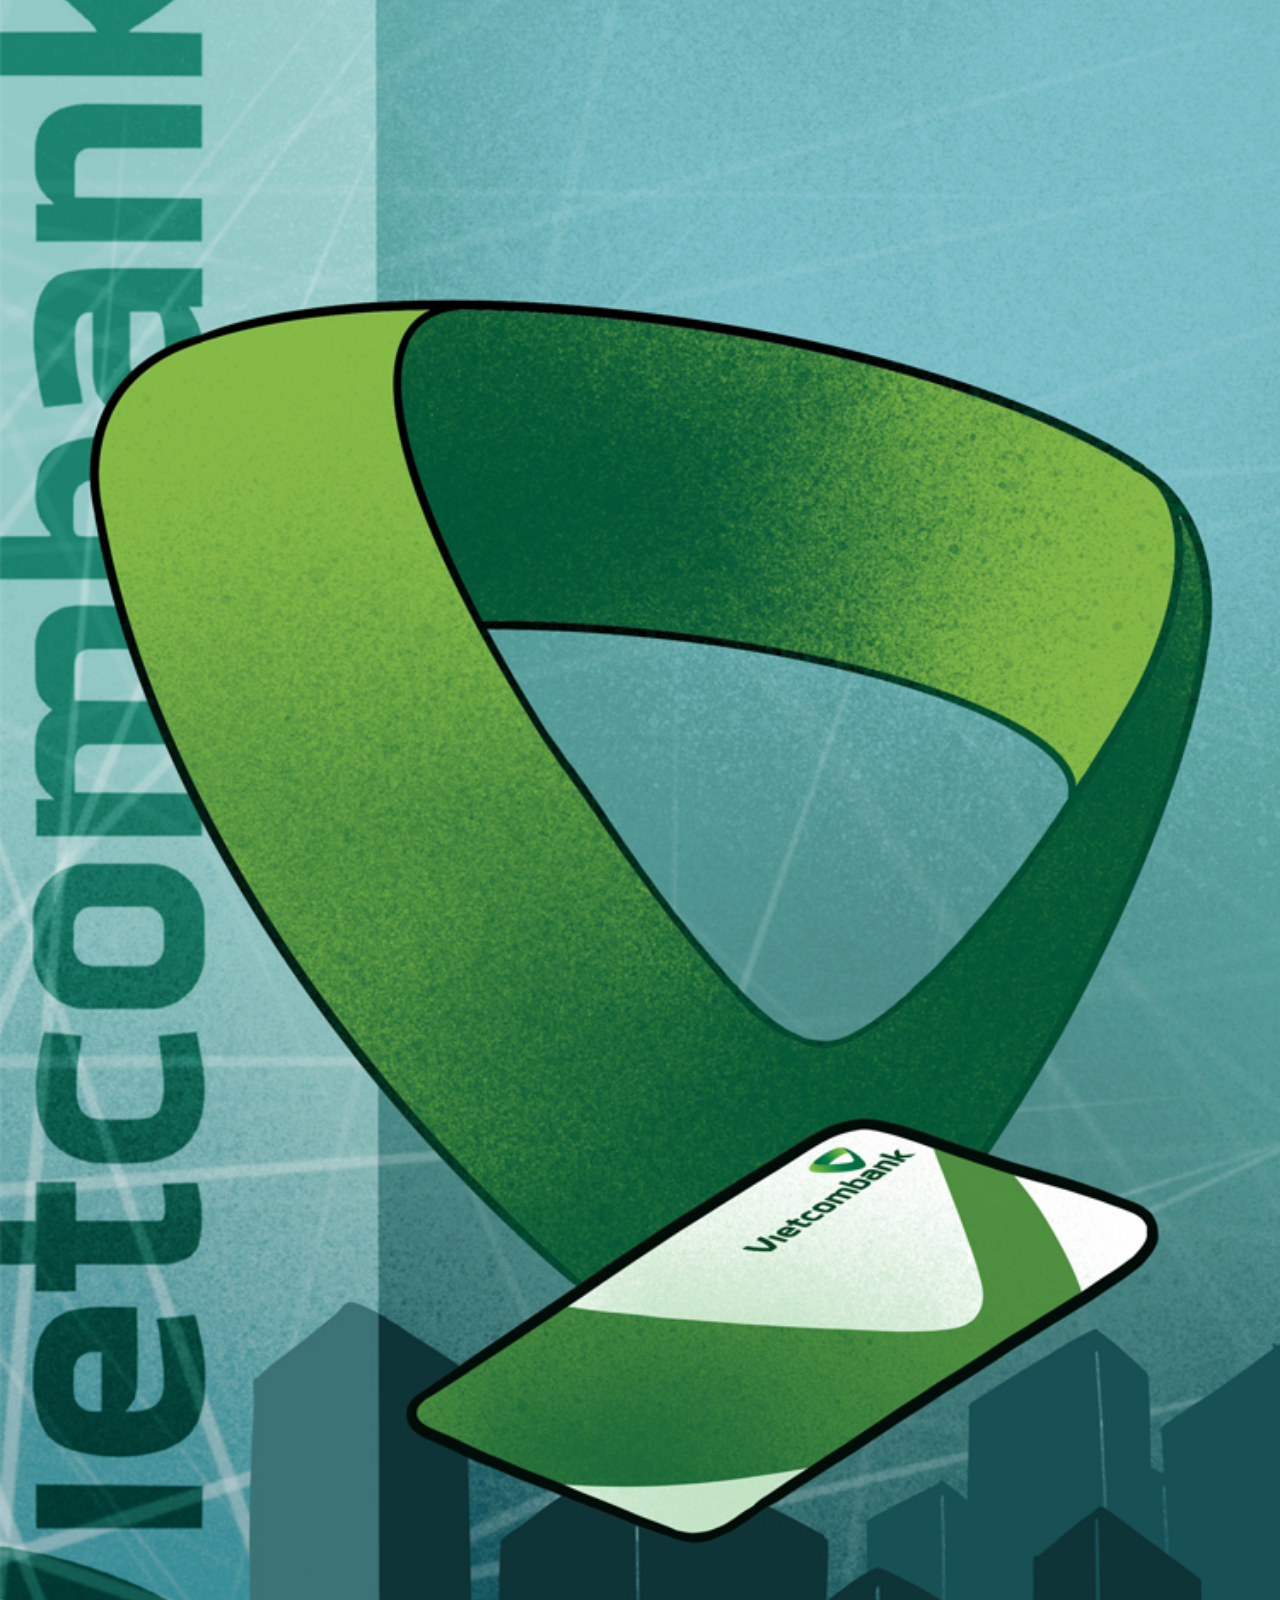
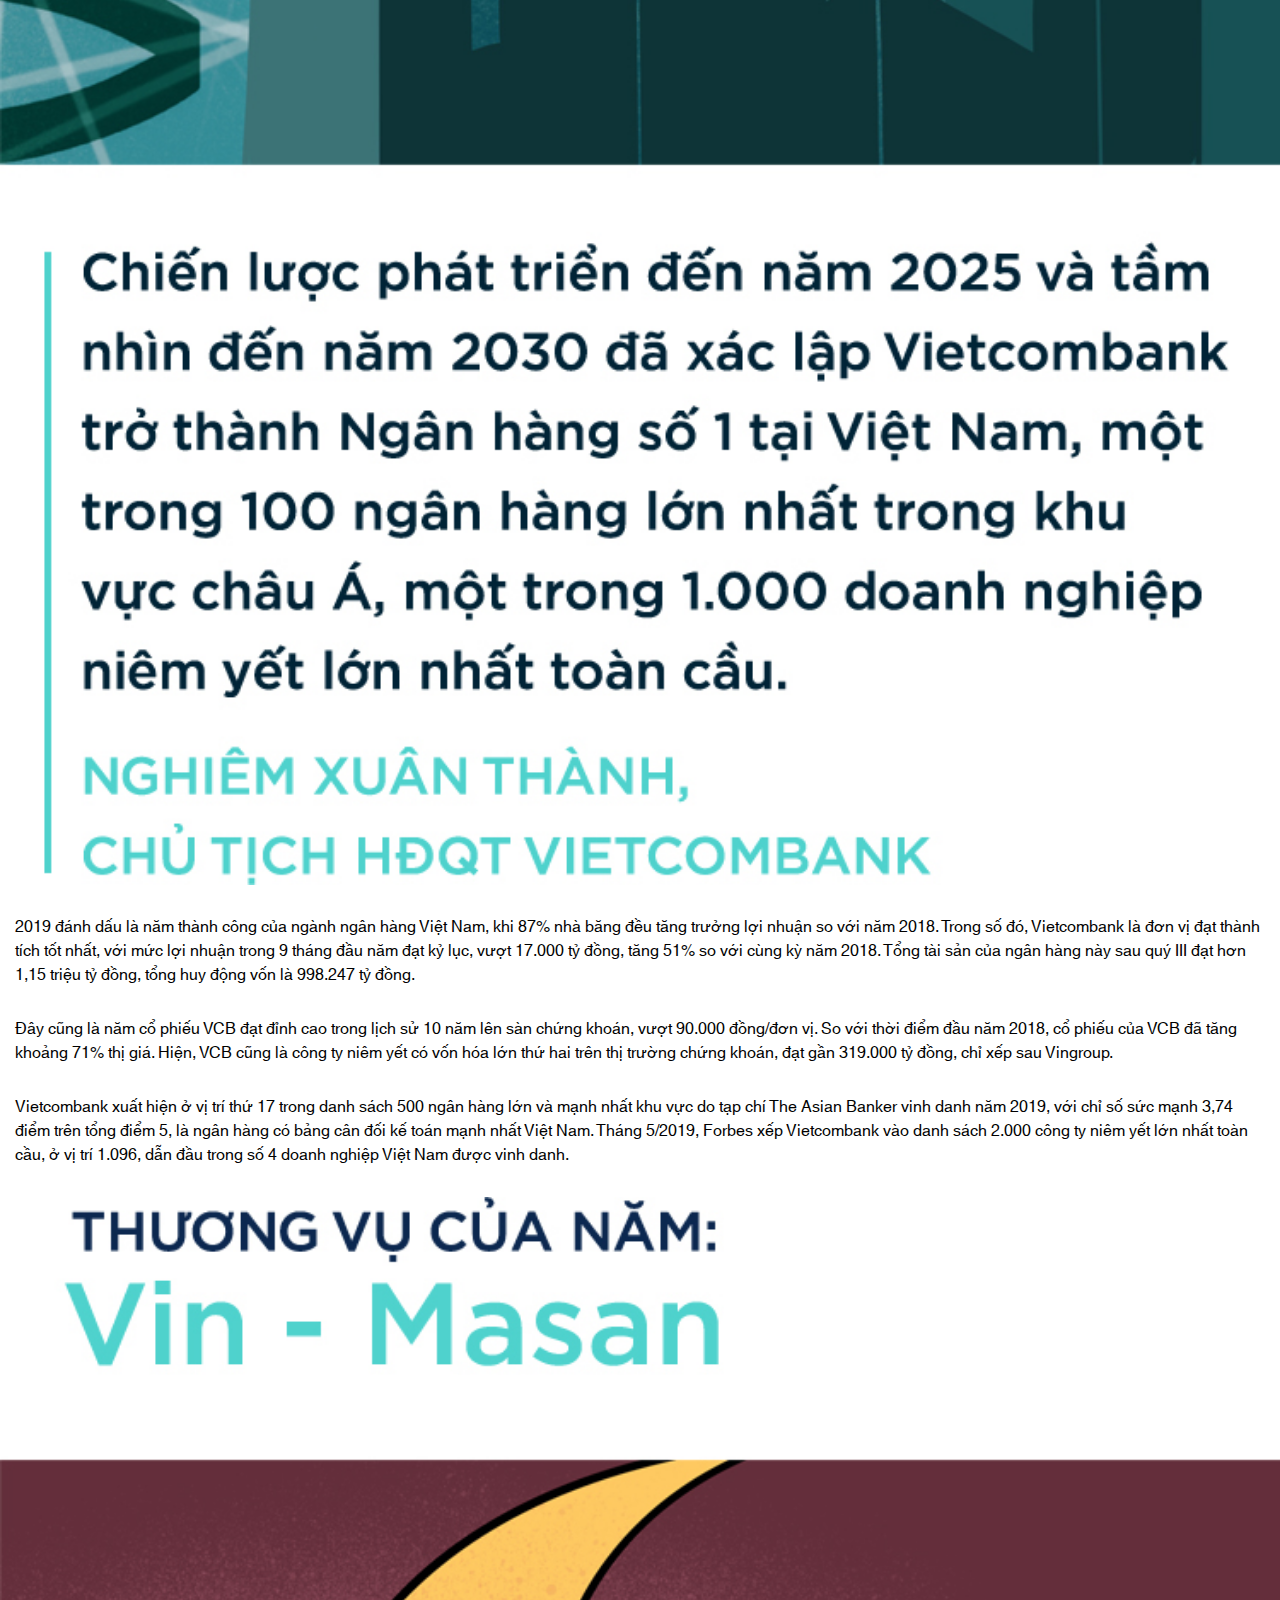
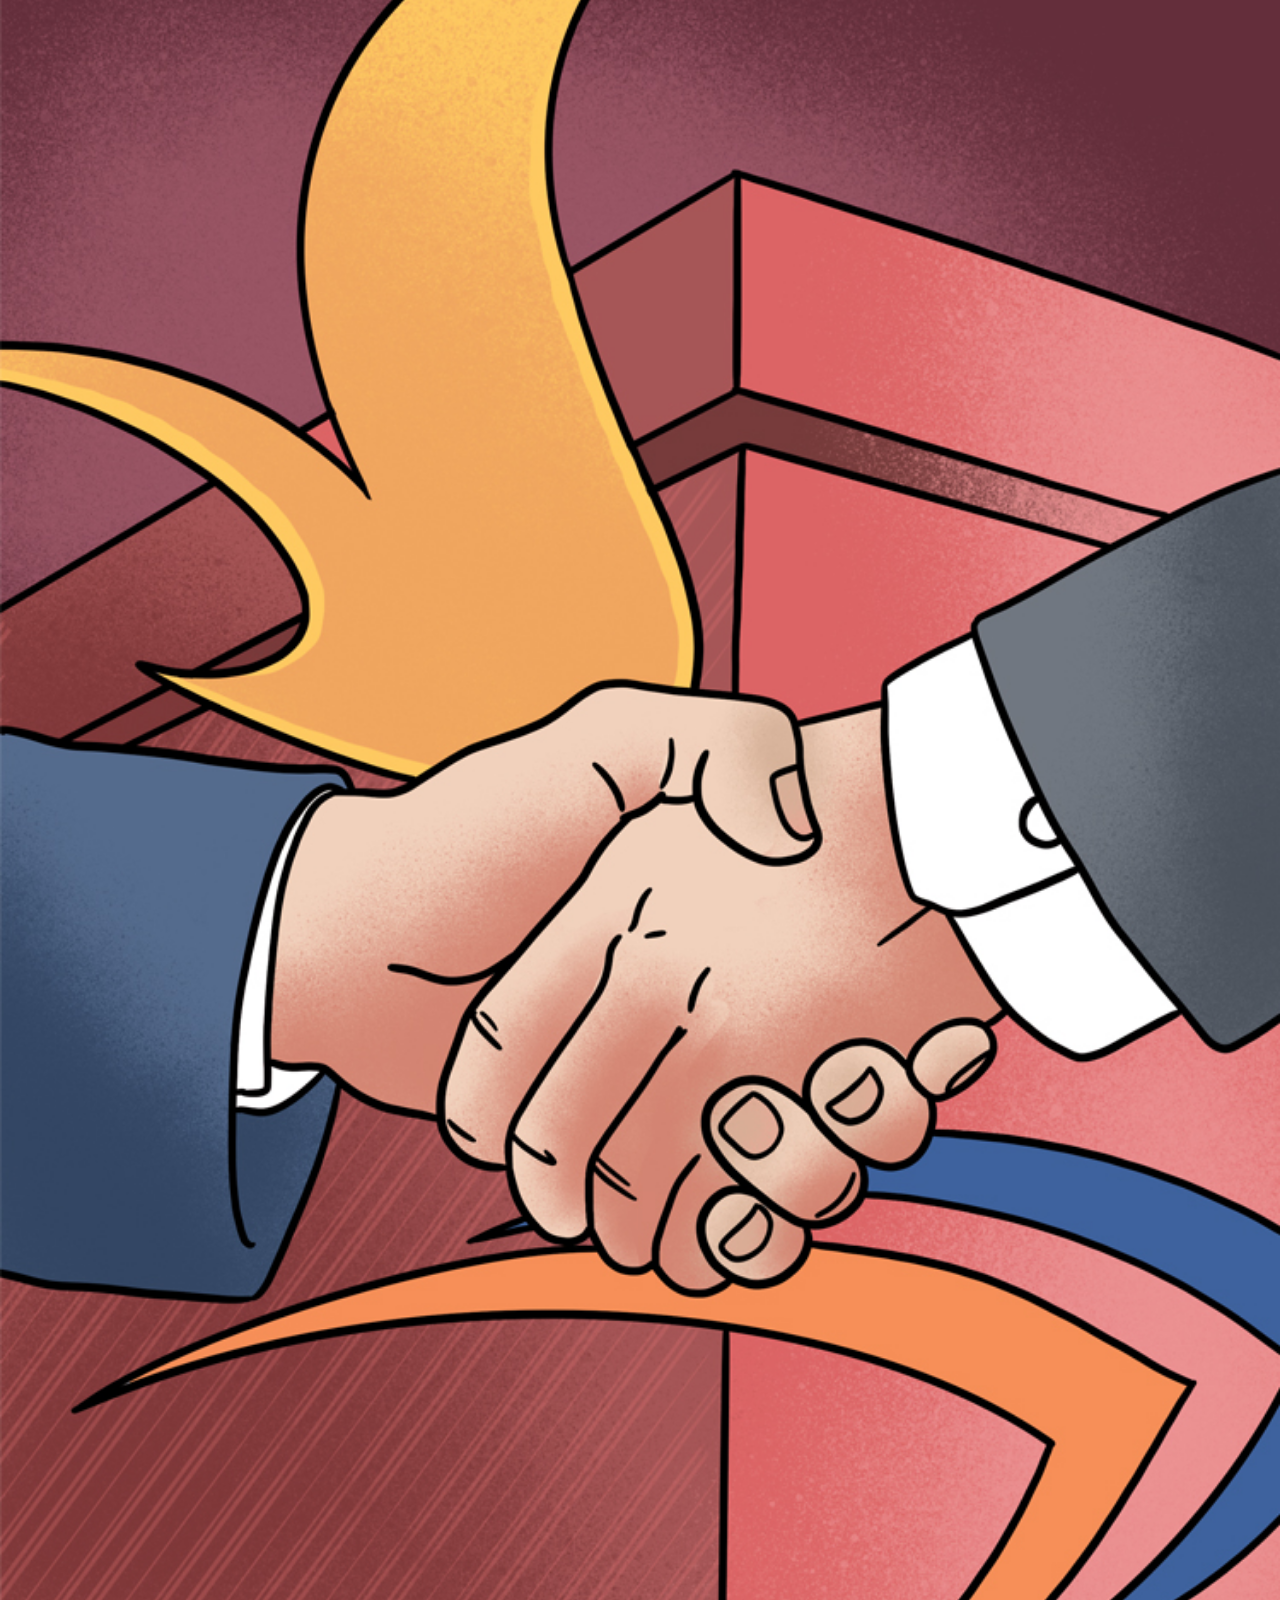
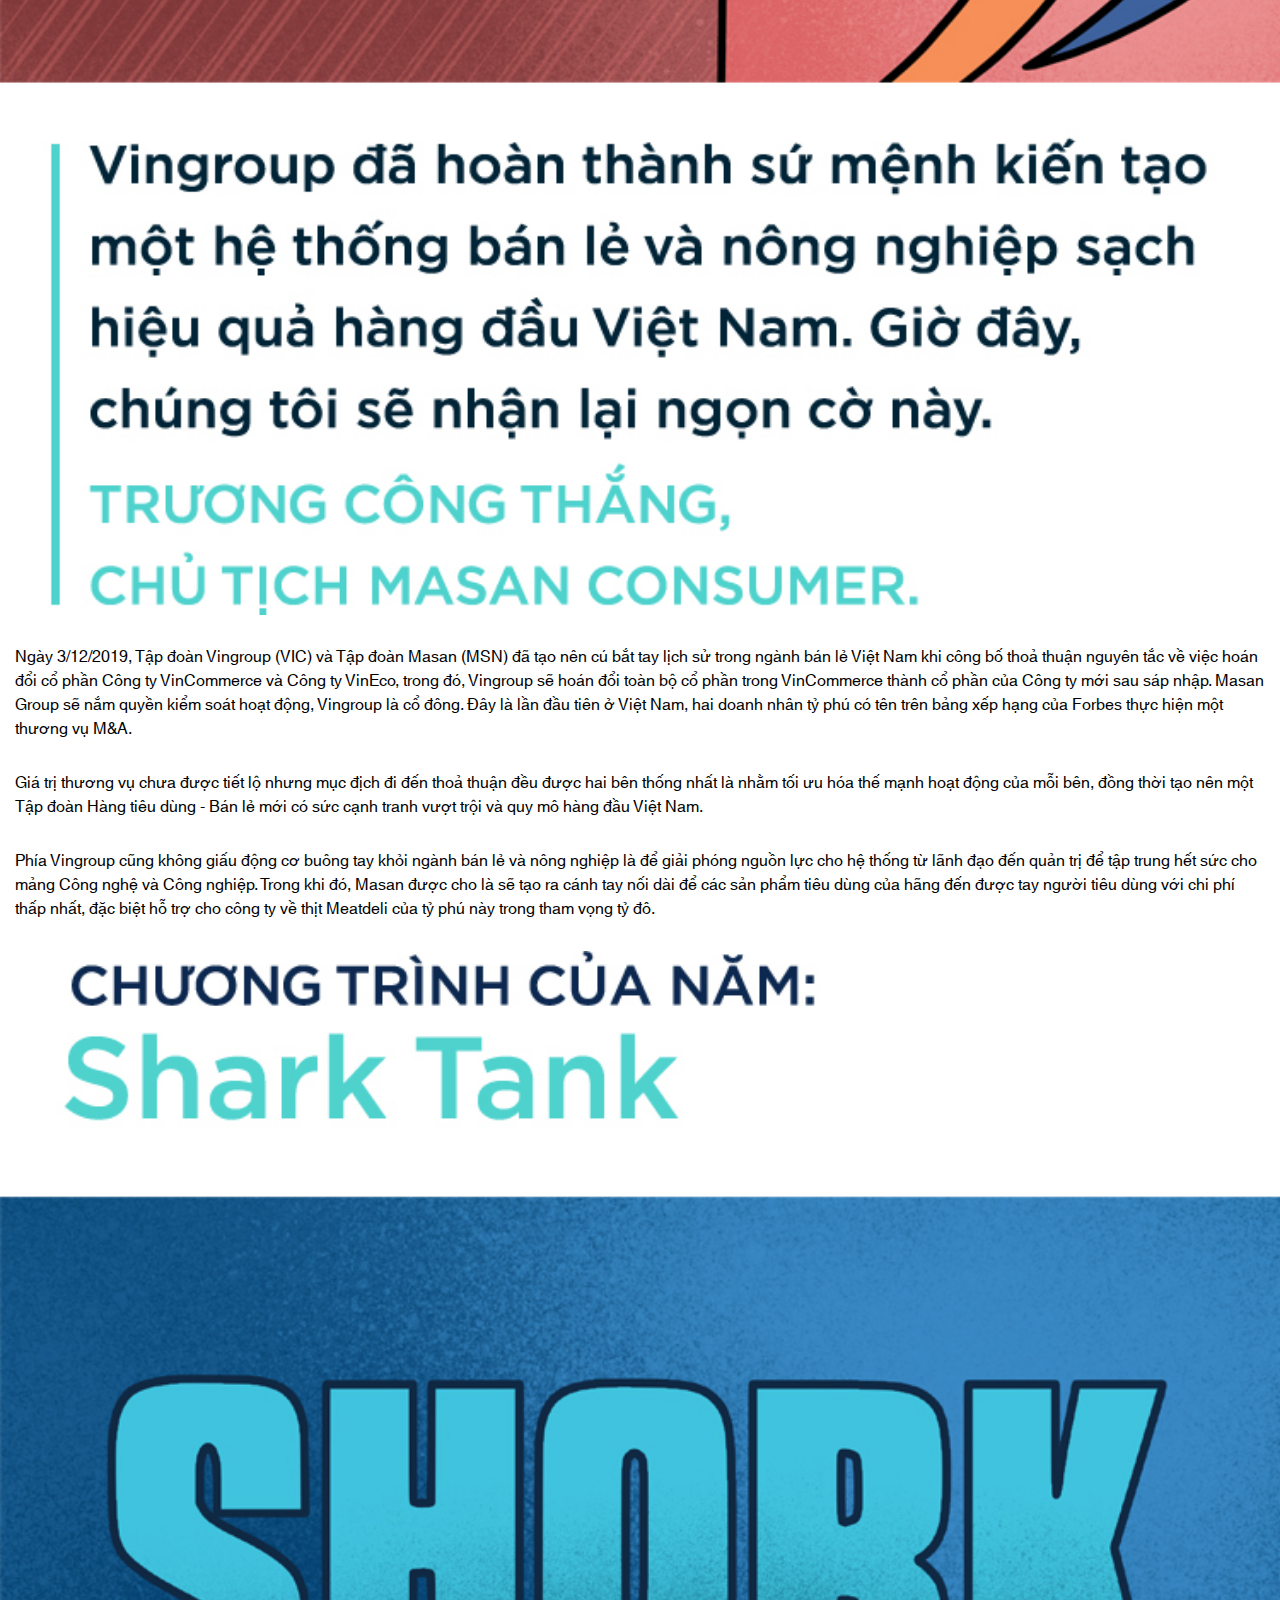
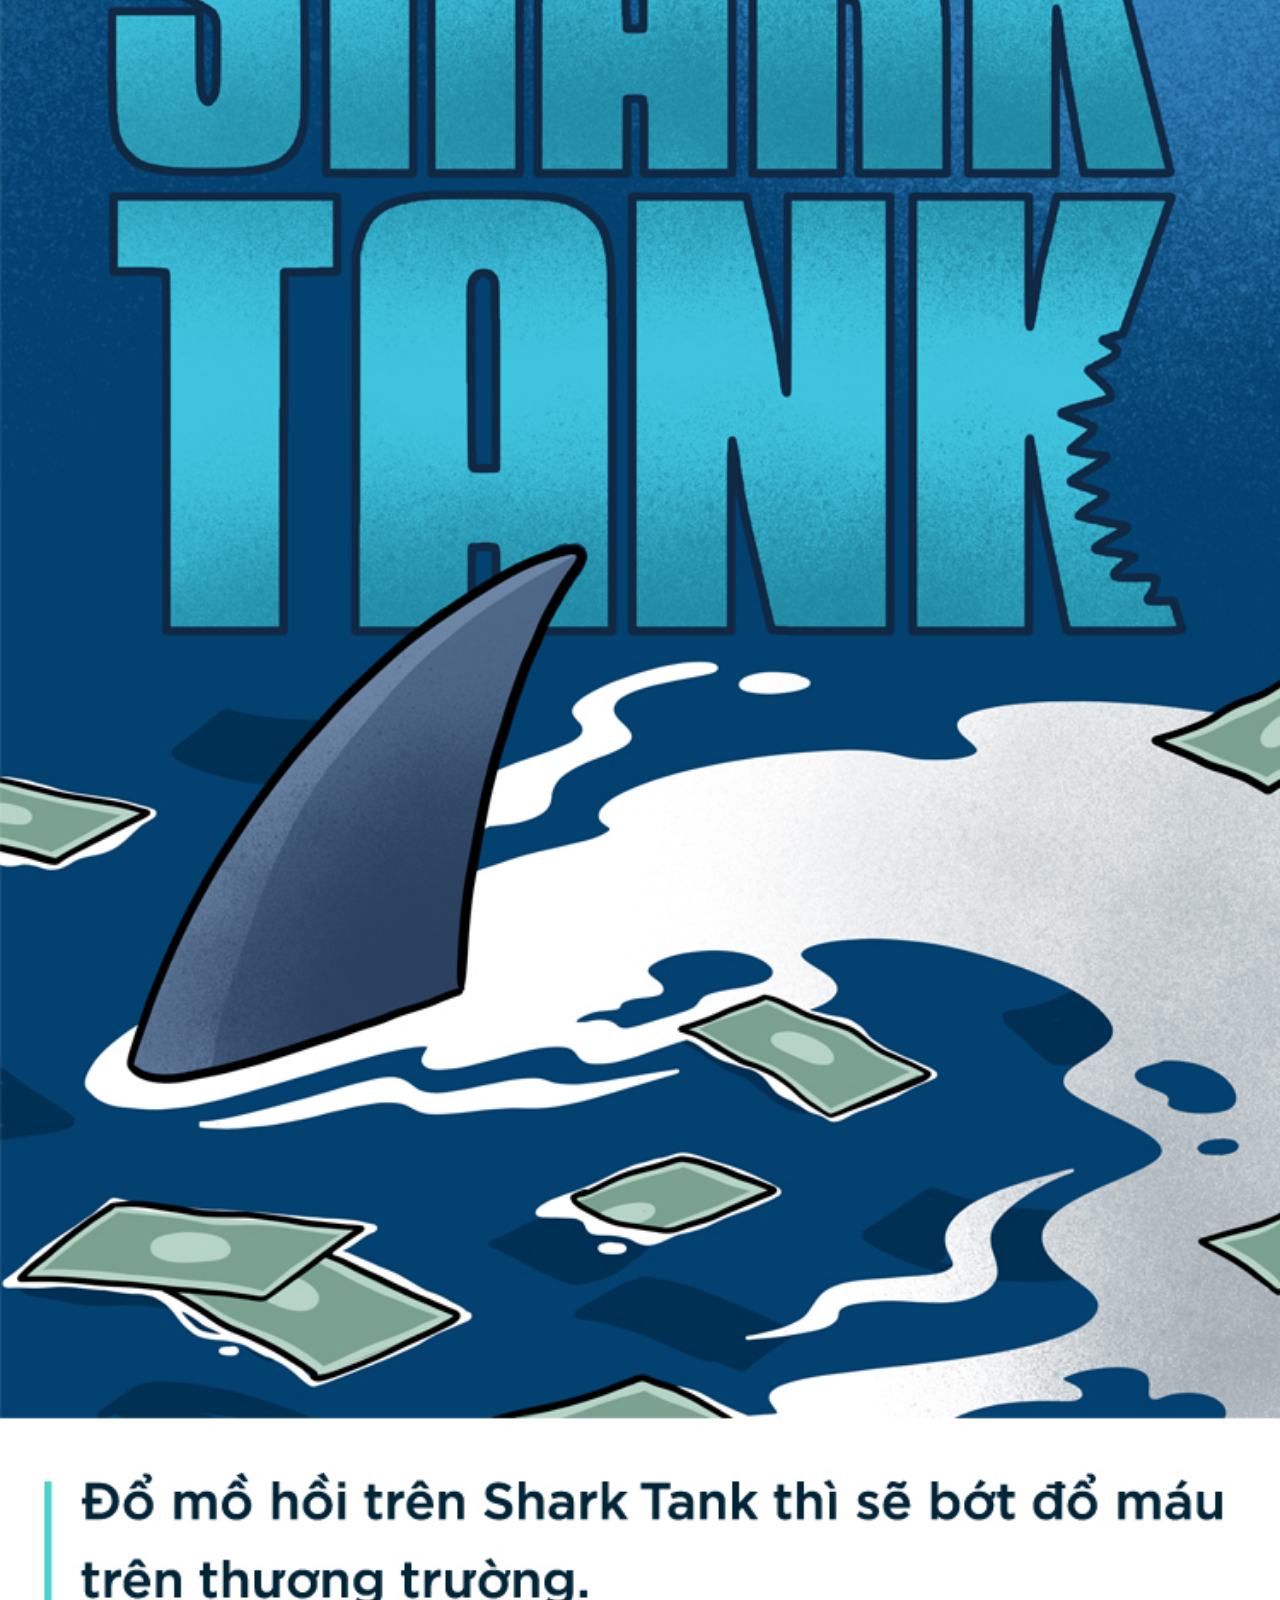
==== commit 1d0961a4: "z" ====
--- a/mobile/index.html
+++ b/mobile/index.html
@@ -110,7 +110,7 @@
 
                 <p>Trước và sau khi có chuyến bay đầu tiên, hãng hàng không này đã liên tiếp đàm phán và ký kết mua hàng loạt các loại máy bay hiện đại, thân rộng, với thỏa thuận dành cho cả 2 nhà cung cấp máy bay lớn nhất thế giới là Boeing và Airbus. Theo công bố, hãng hiện sở hữu 20 máy bay và sẽ sớm đạt con số 30 máy bay – mức đủ để một hãng hàng không bắt đầu có lãi vào đầu năm 2020.</p>
 
-                <p>Cũng theo kế hoạch này, cổ phiếu của Bamboo Airways sẽ được IPO vào năm 2020, với giá bán ban đầu dự kiến không thấp hơn 50.000 đồng. Hãng hàng không này cũng không giấu tham vọng sẽ có đường bay thẳng tới Mỹ trong thời gian tới, điều mà Vietnam Airlines cũng chưa làm được trong suốt gần một thập kỷ qua.</p>
+                <p>Cũng theo kế hoạch này, cổ phiếu của Bamboo Airways sẽ được IPO vào năm 2020, với giá bán ban đầu dự kiến không thấp hơn 60.000 đồng. Hãng hàng không này cũng không giấu tham vọng sẽ có đường bay thẳng tới Mỹ trong thời gian tới, điều mà Vietnam Airlines cũng chưa làm được trong suốt gần một thập kỷ qua.</p>
             </div>
 
             <div class="emag-section">
--- a/mobile/css/fonts.css
+++ b/mobile/css/fonts.css
@@ -2,4 +2,9 @@
     font-family: 'Gotham';
     src: url('../fonts/Gotham.ttf') format('truetype');
     font-weight: 400;
+}
+@font-face {
+    font-family: 'Helvetica';
+    src: url('../fonts/Helvetica.ttf') format('truetype');
+    font-weight: 400;
 }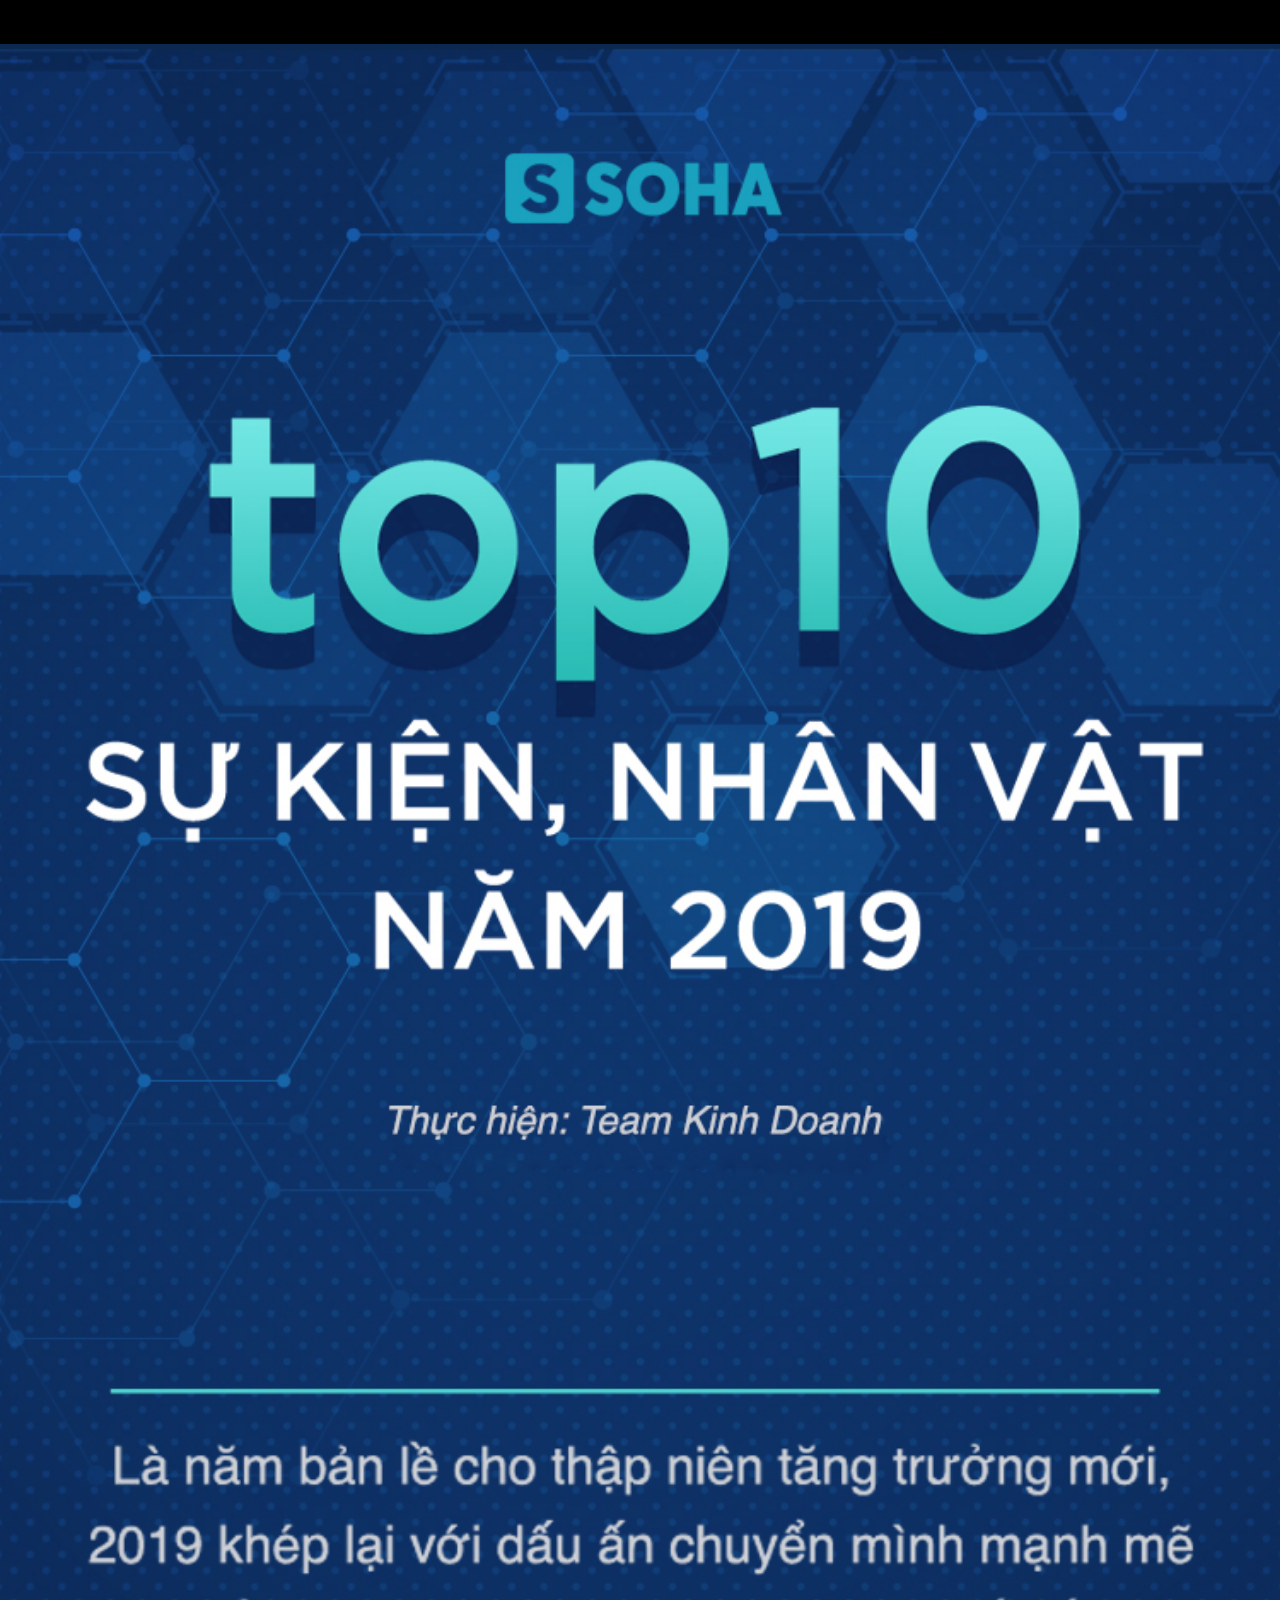
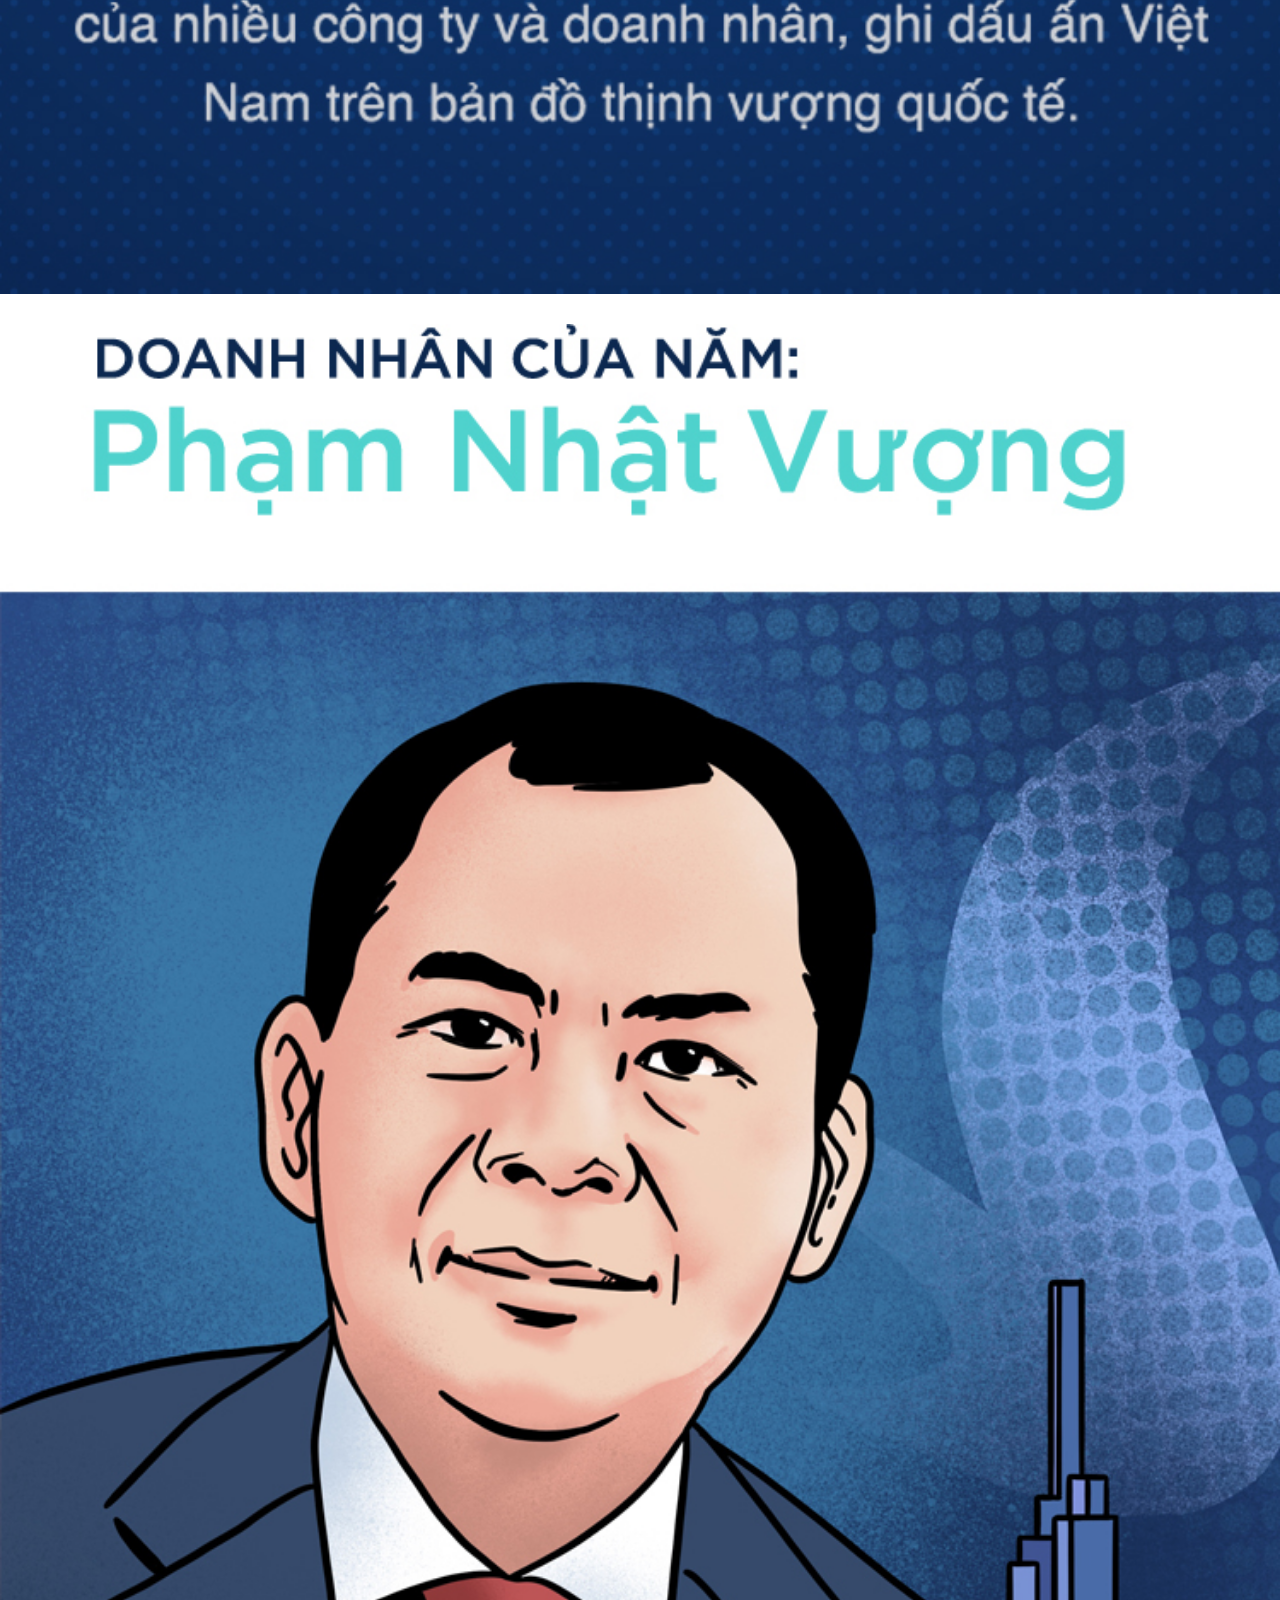
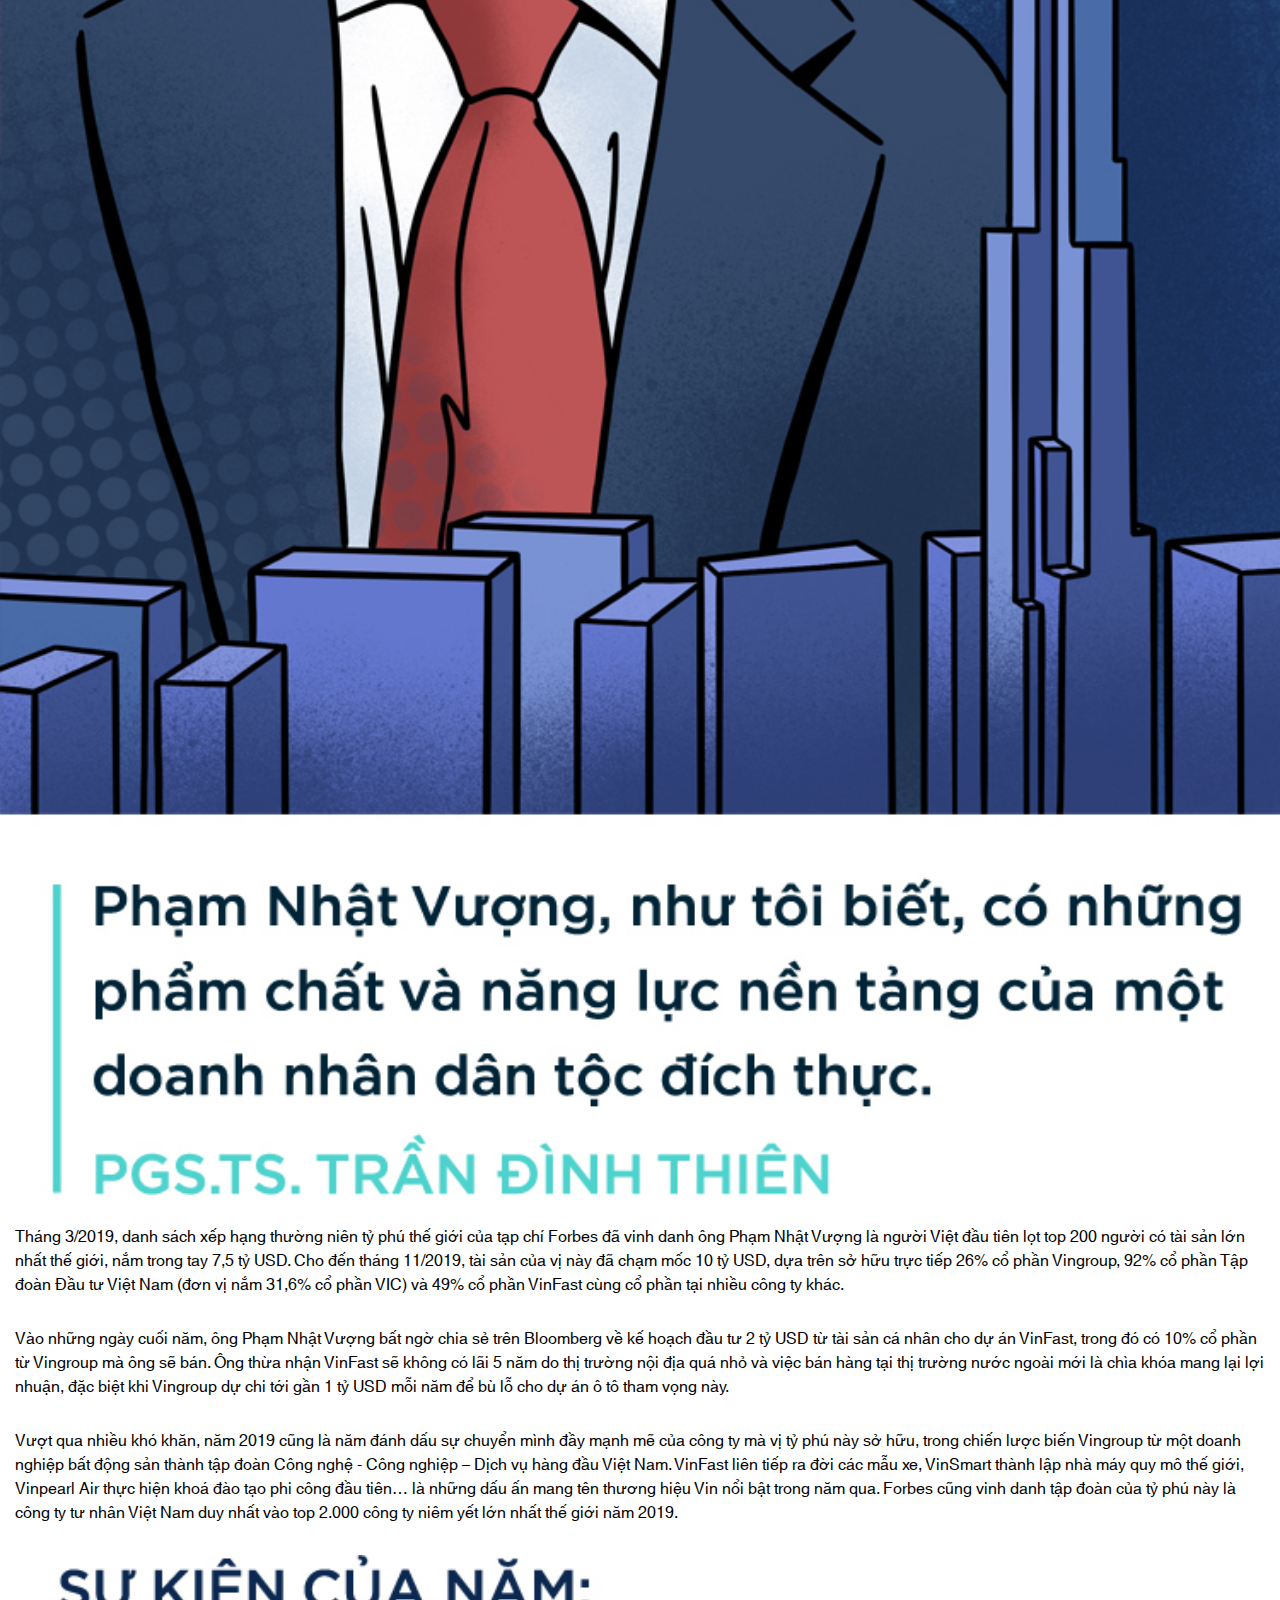
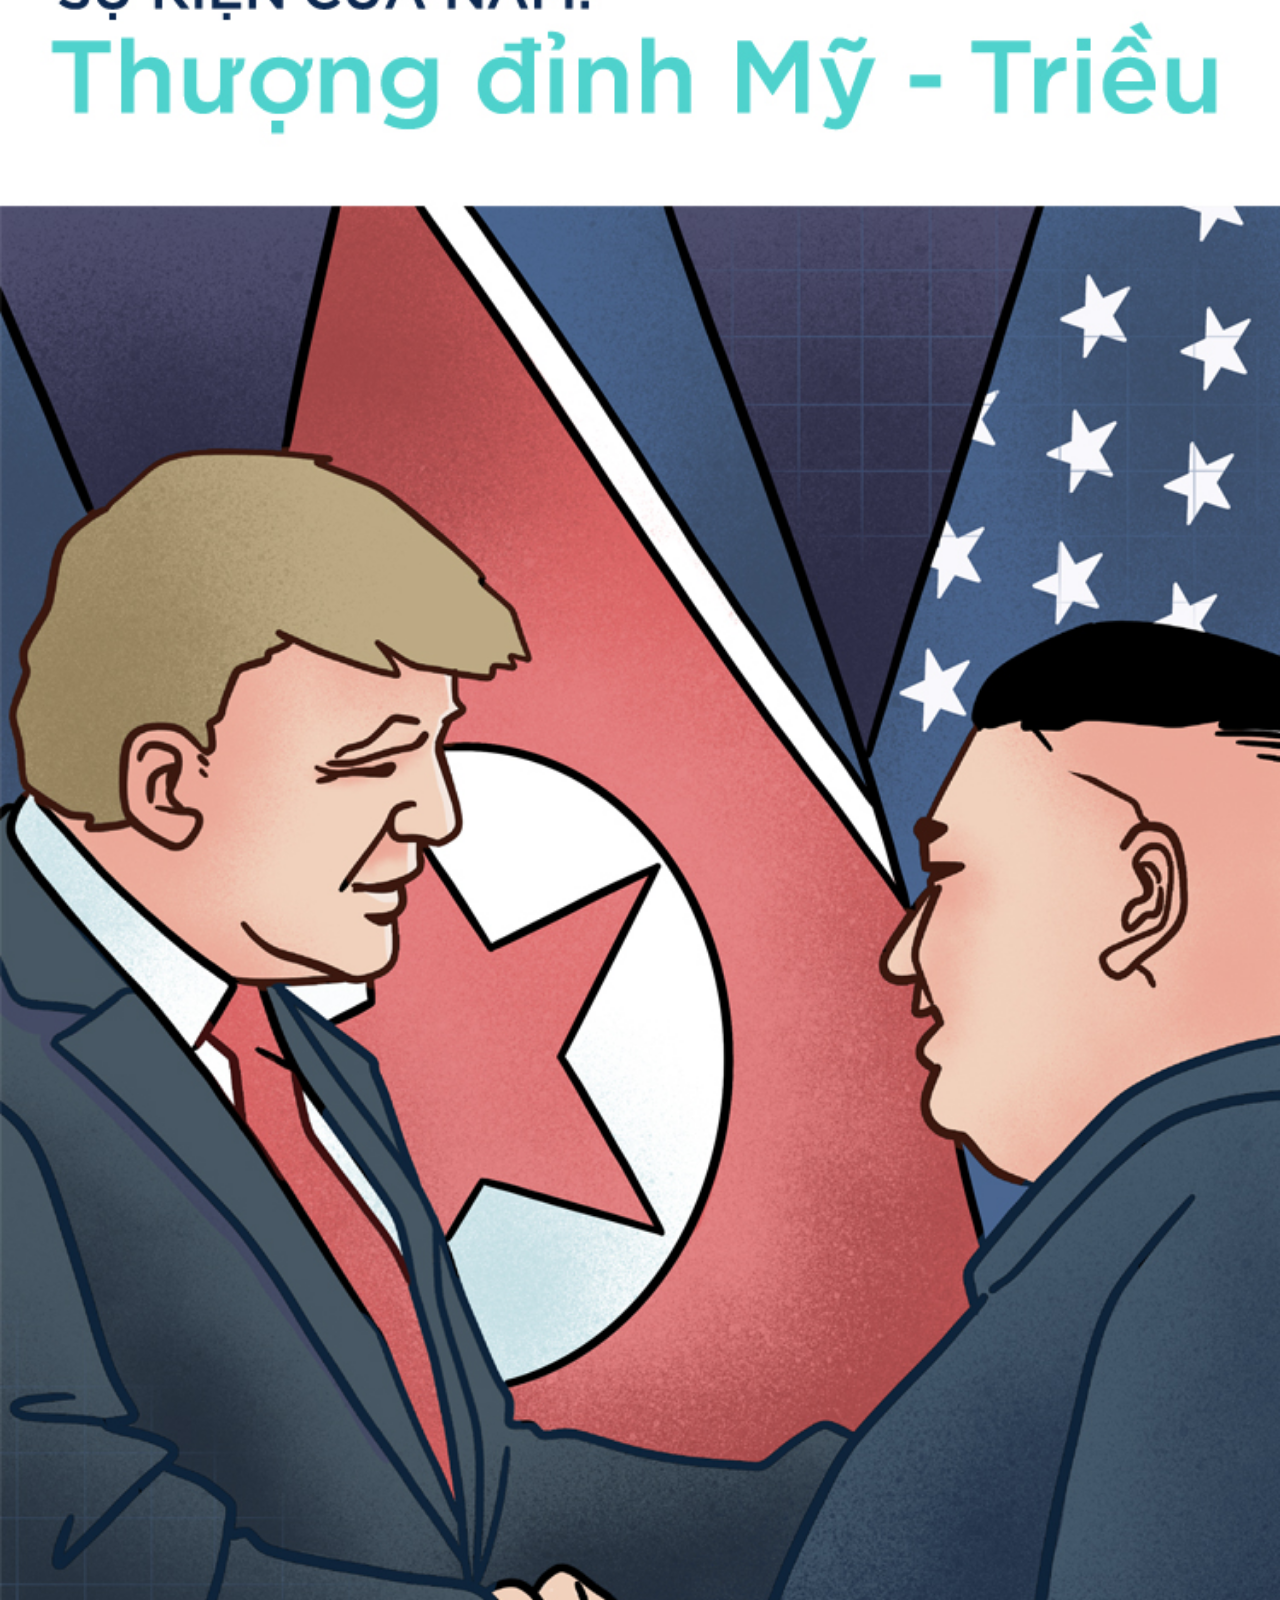
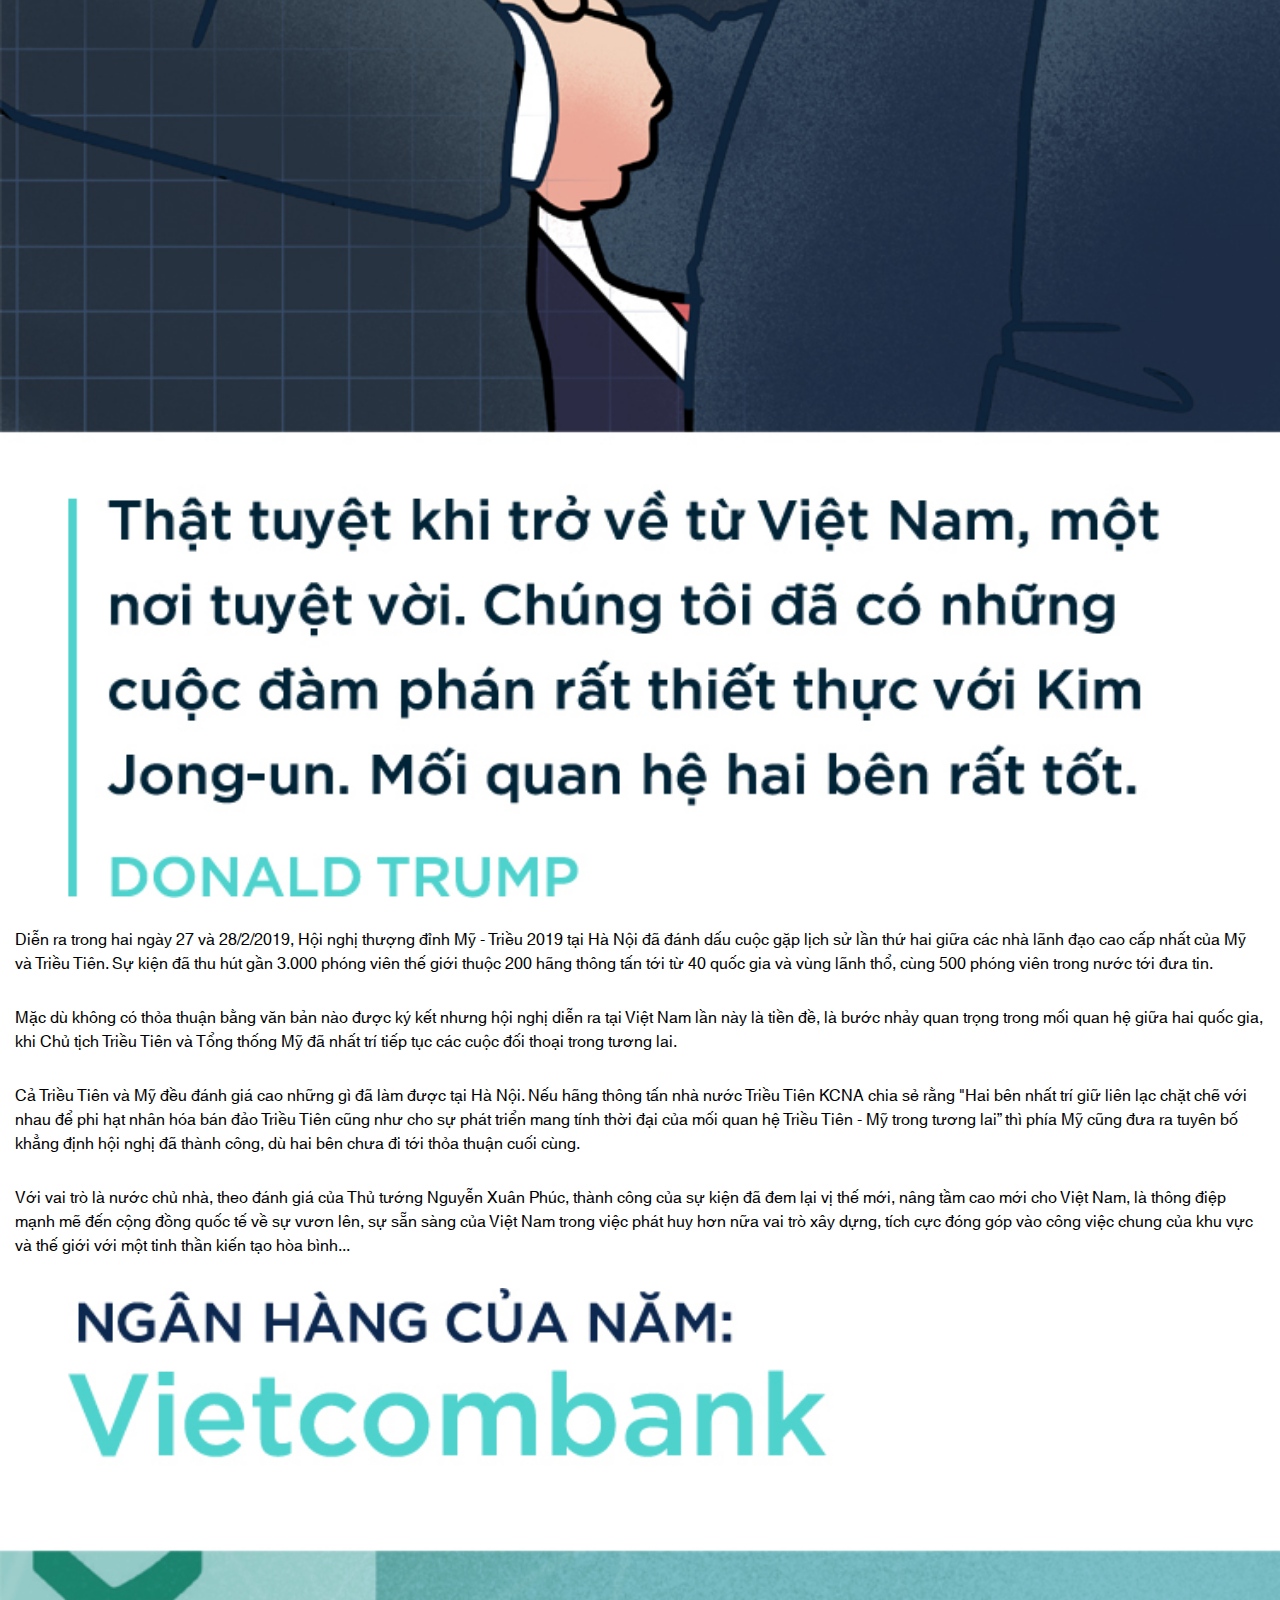
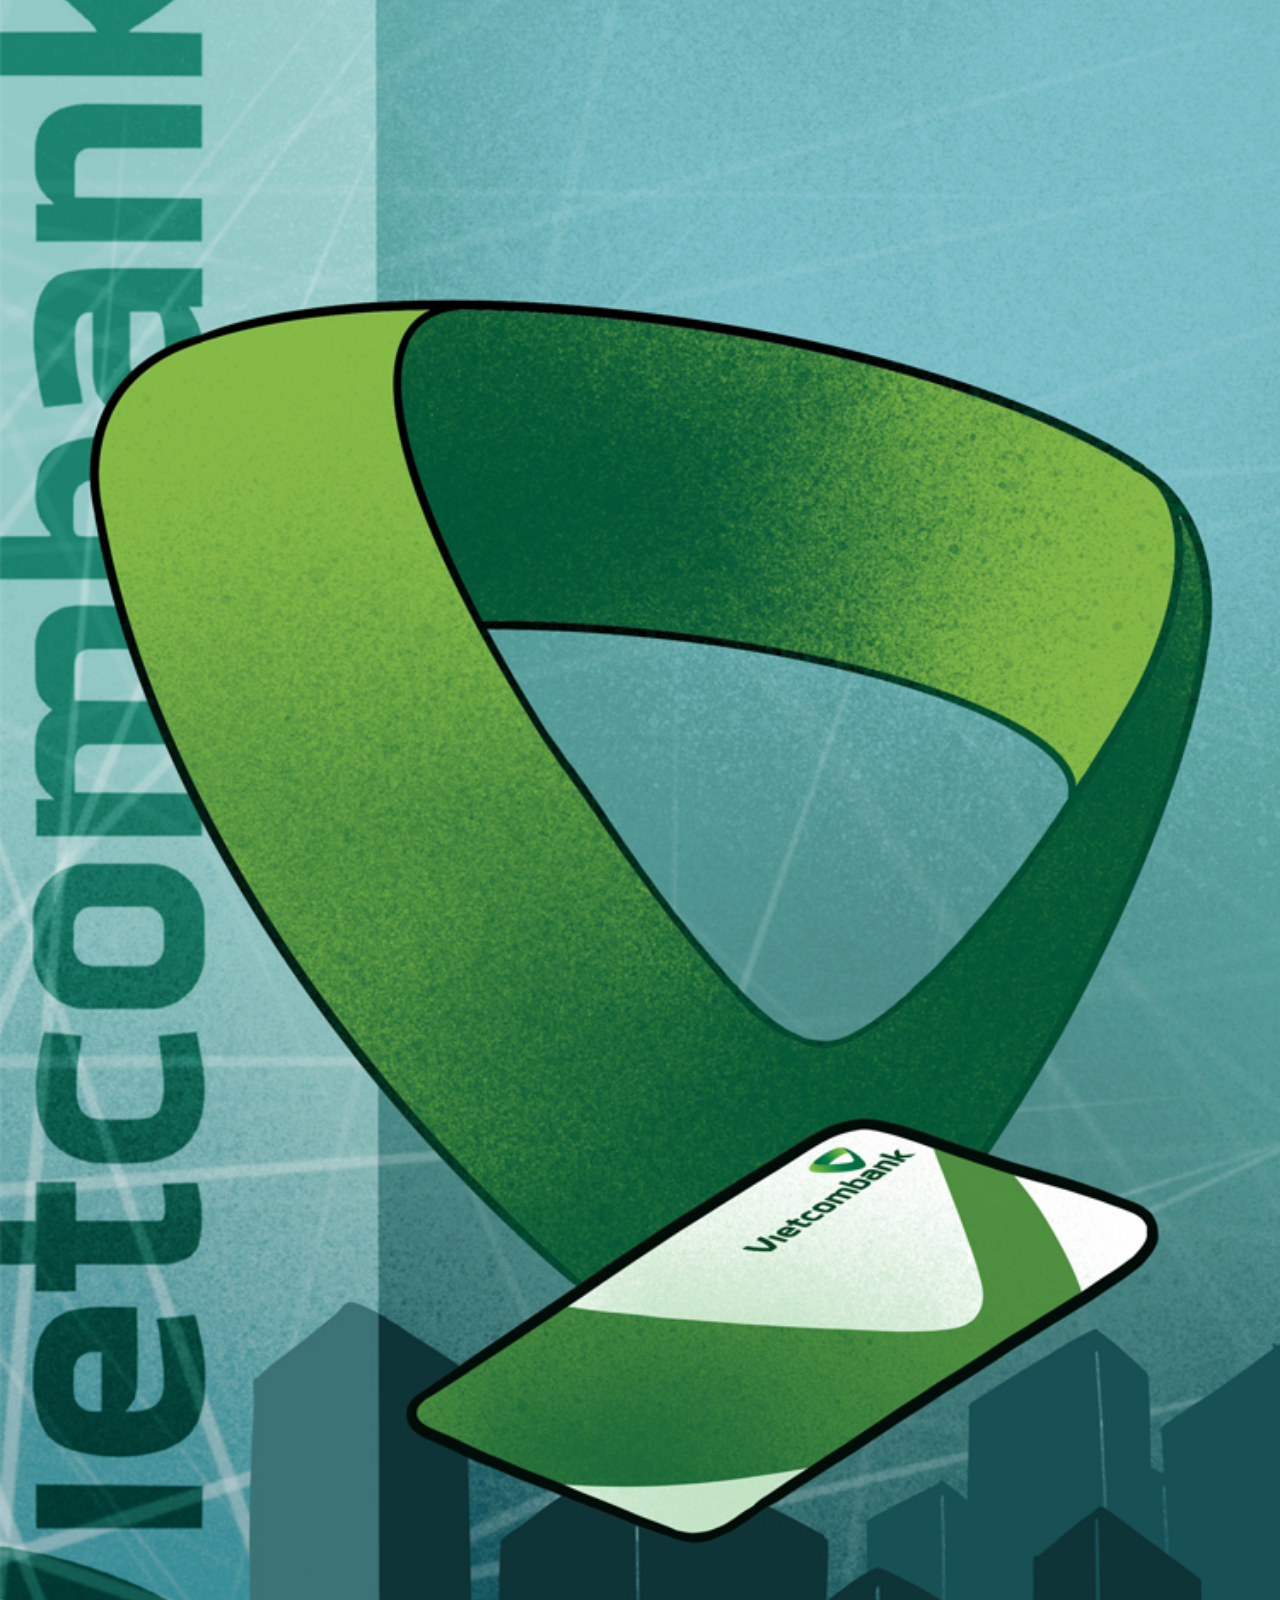
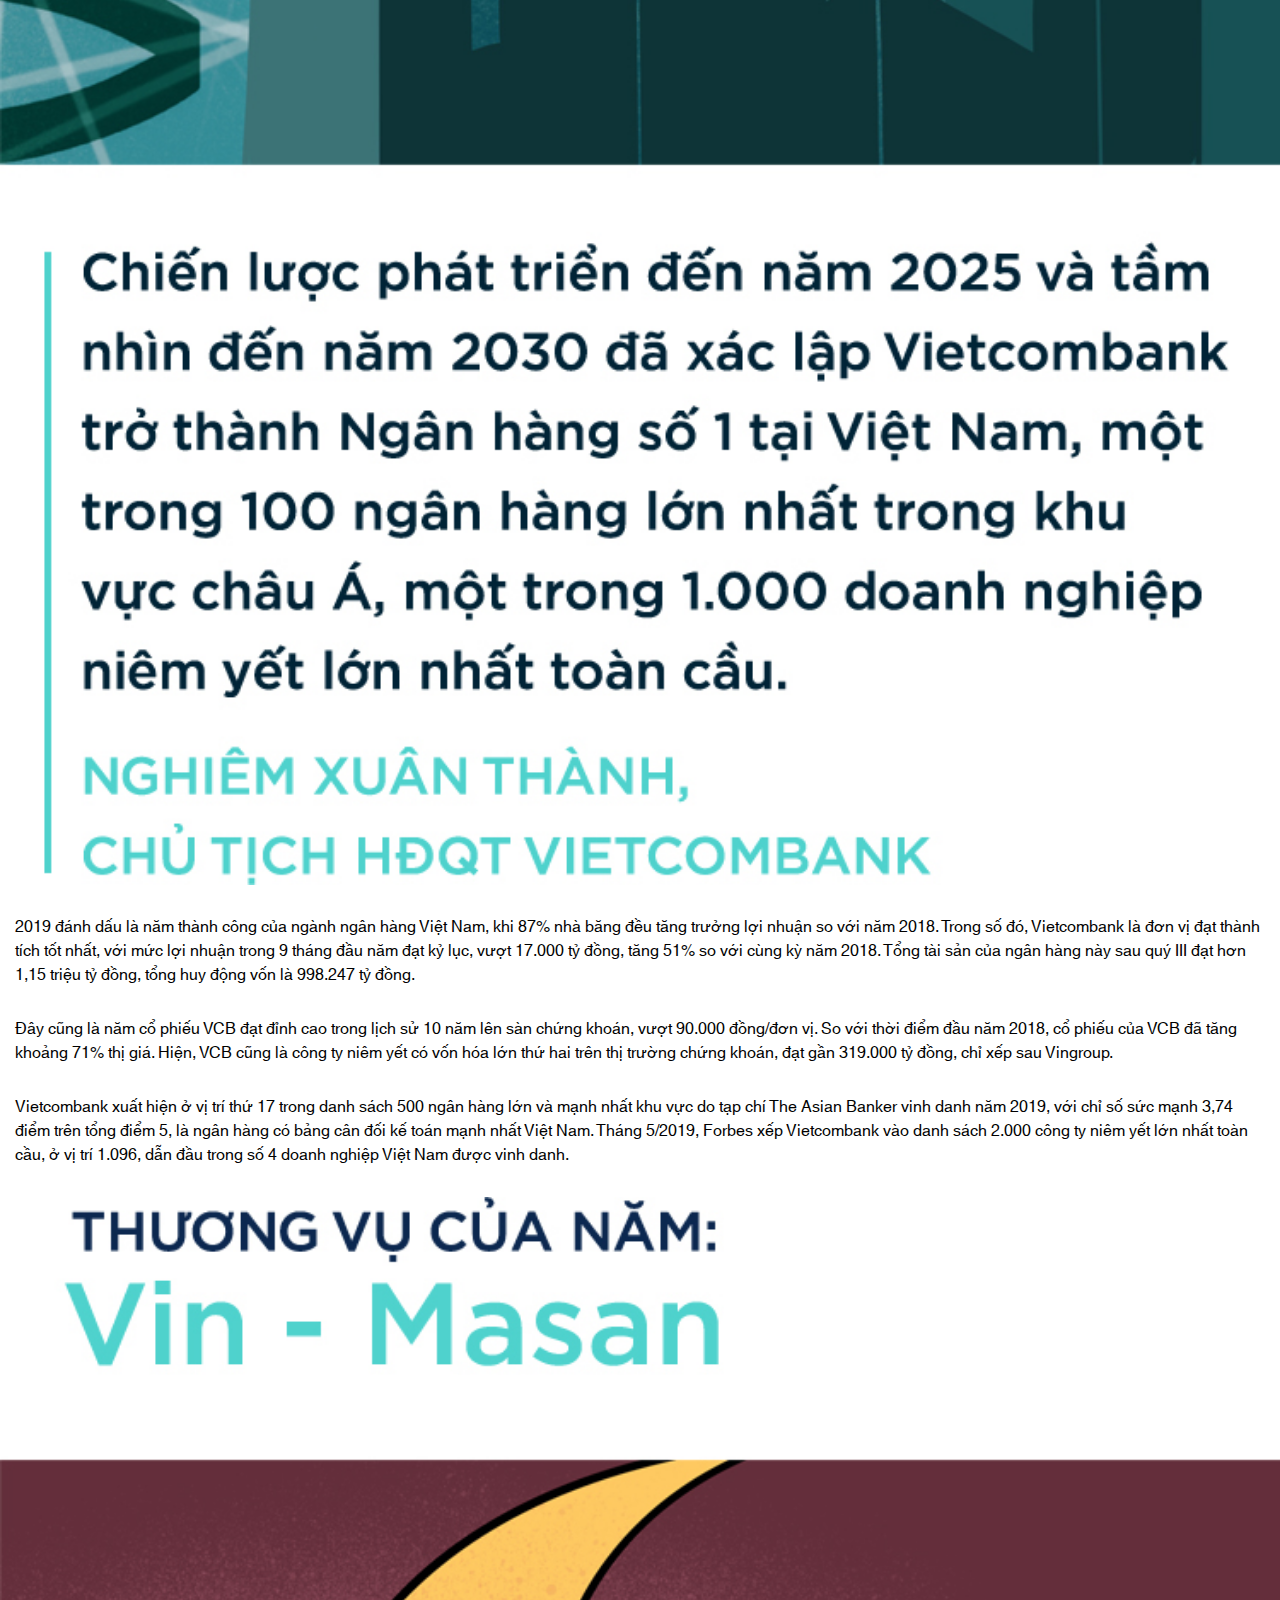
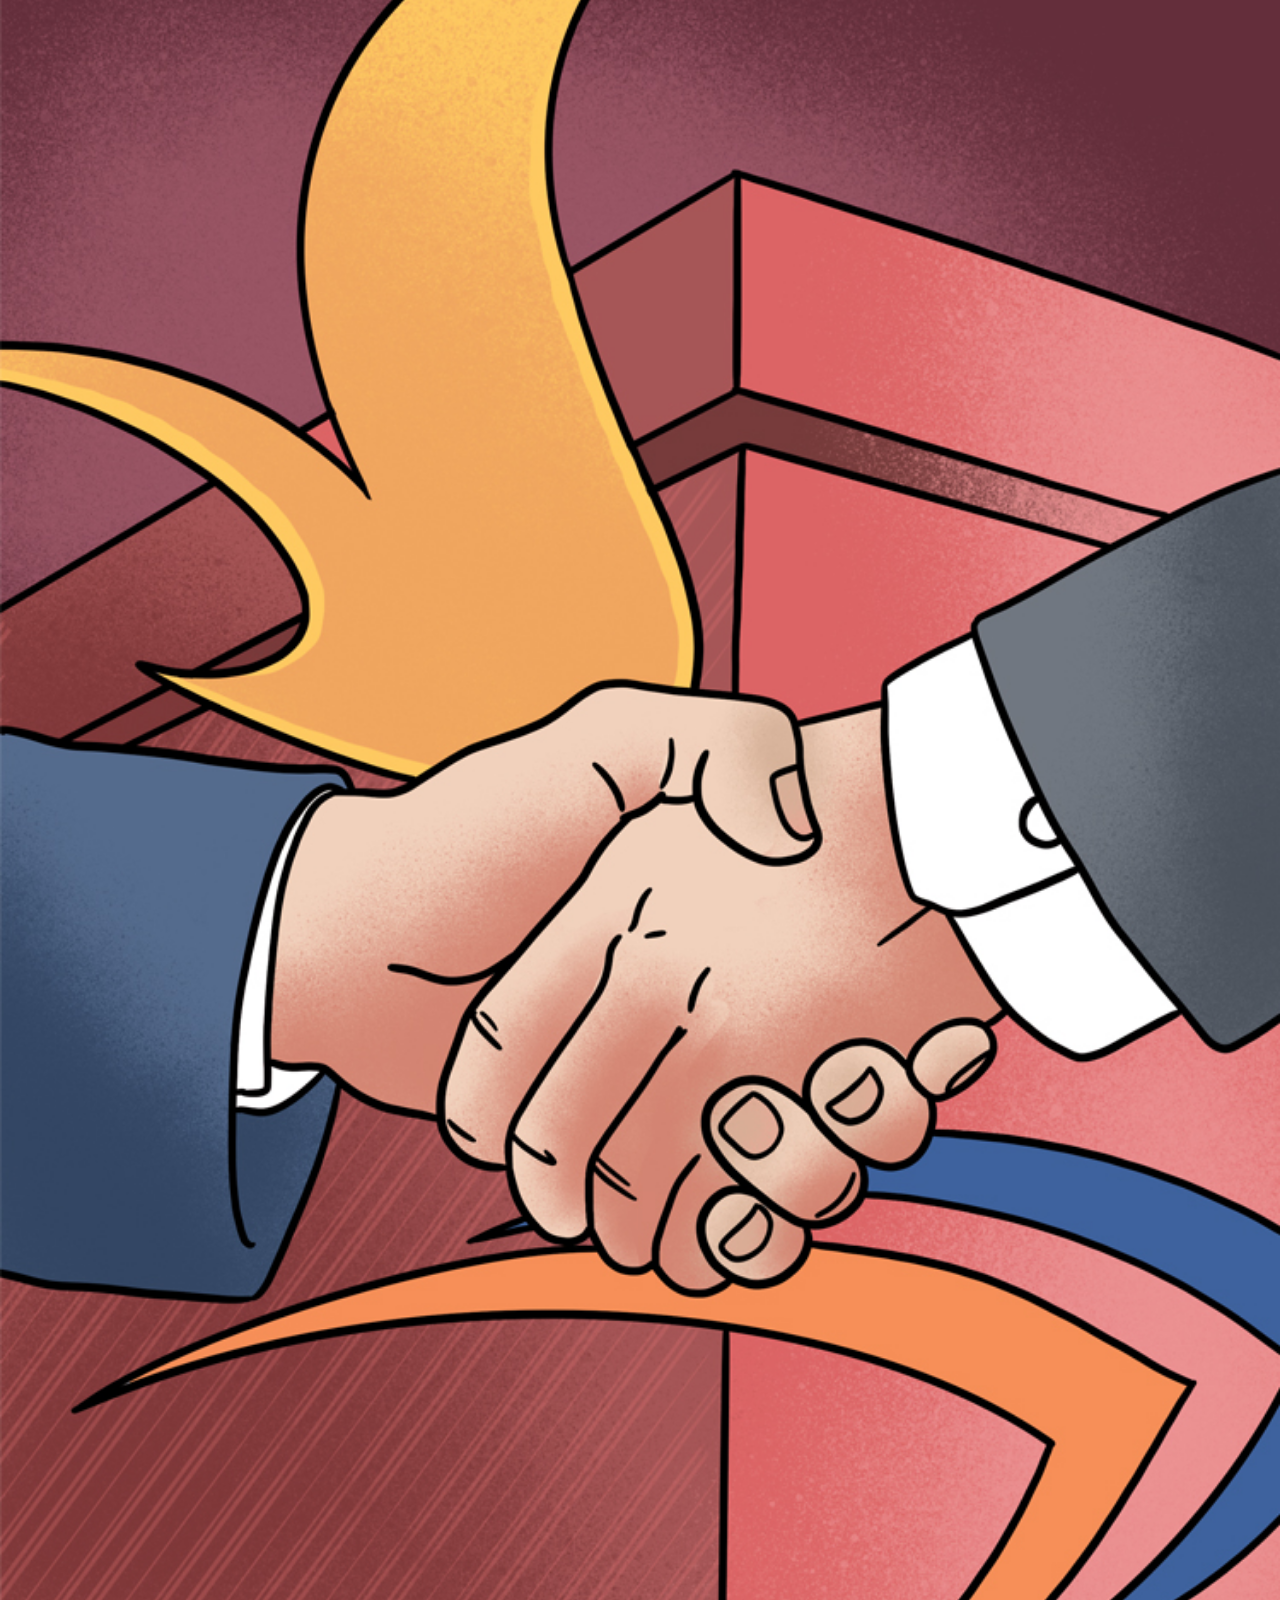
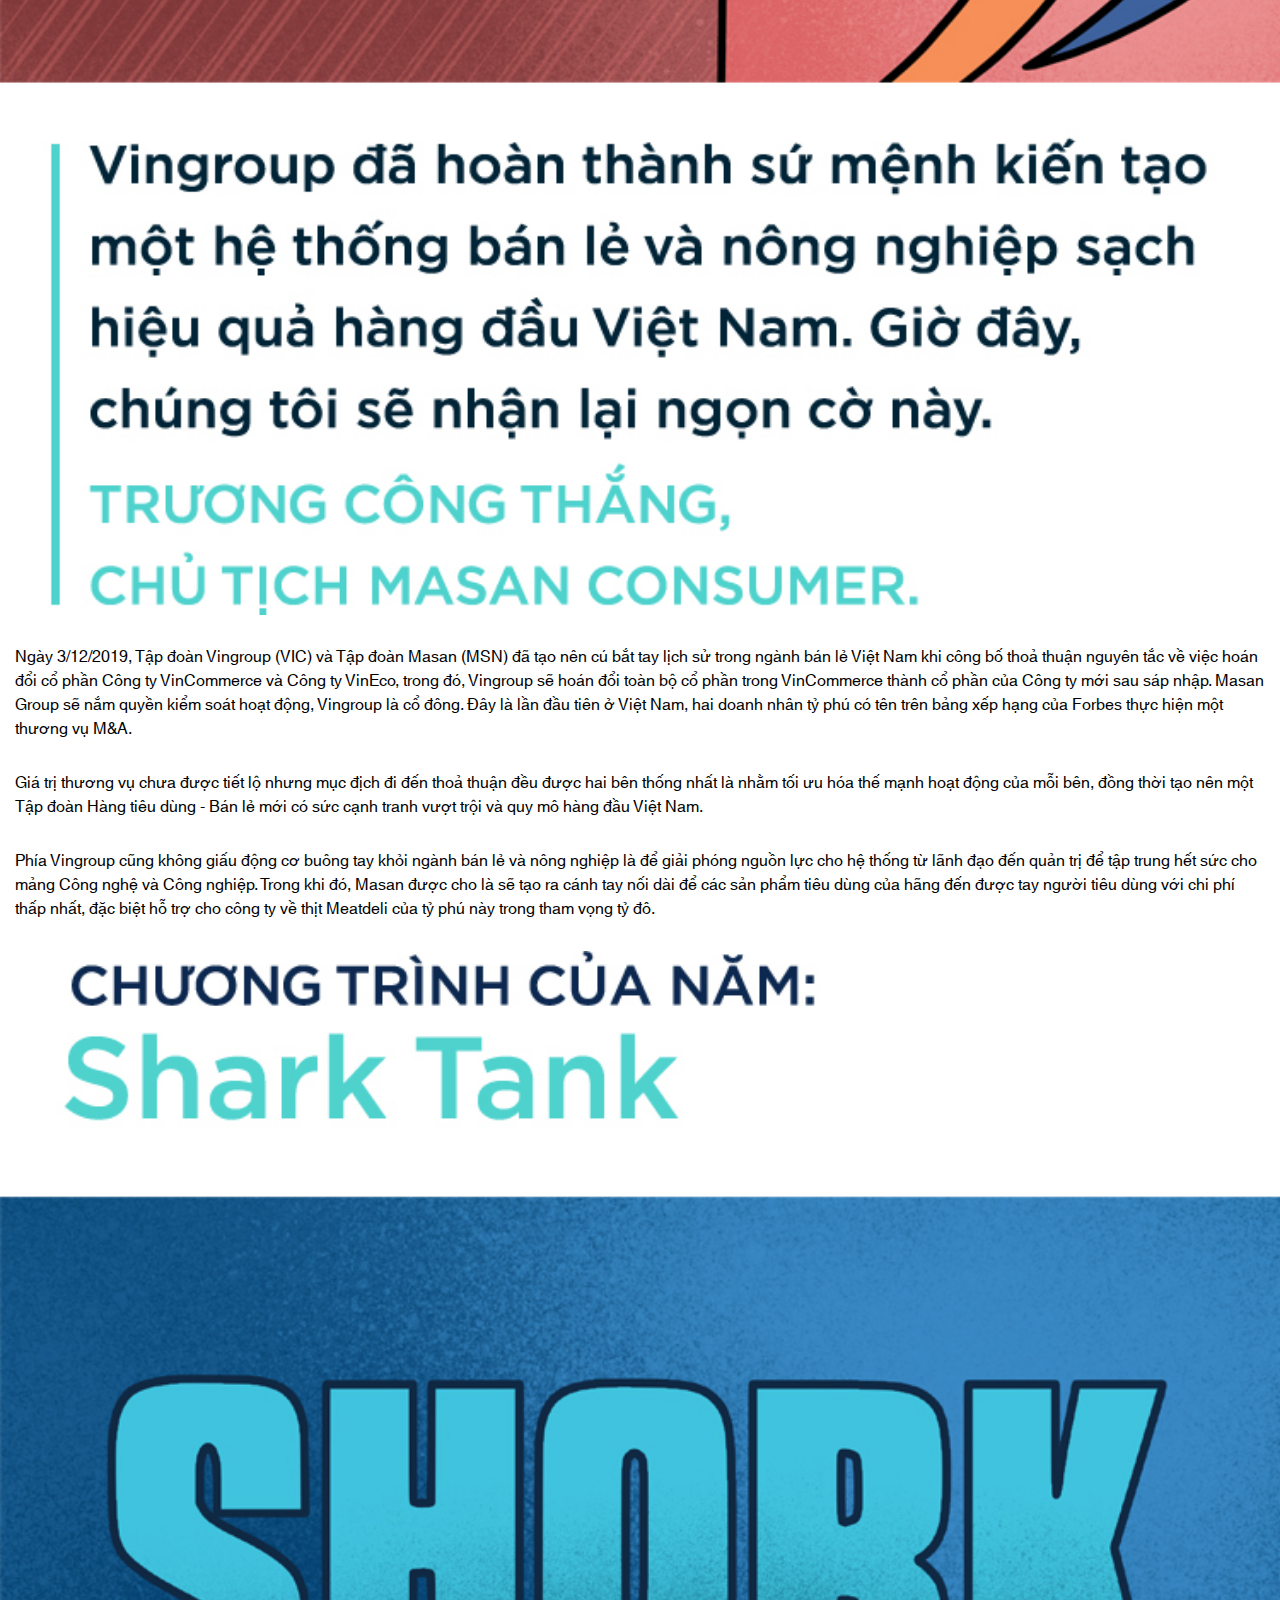
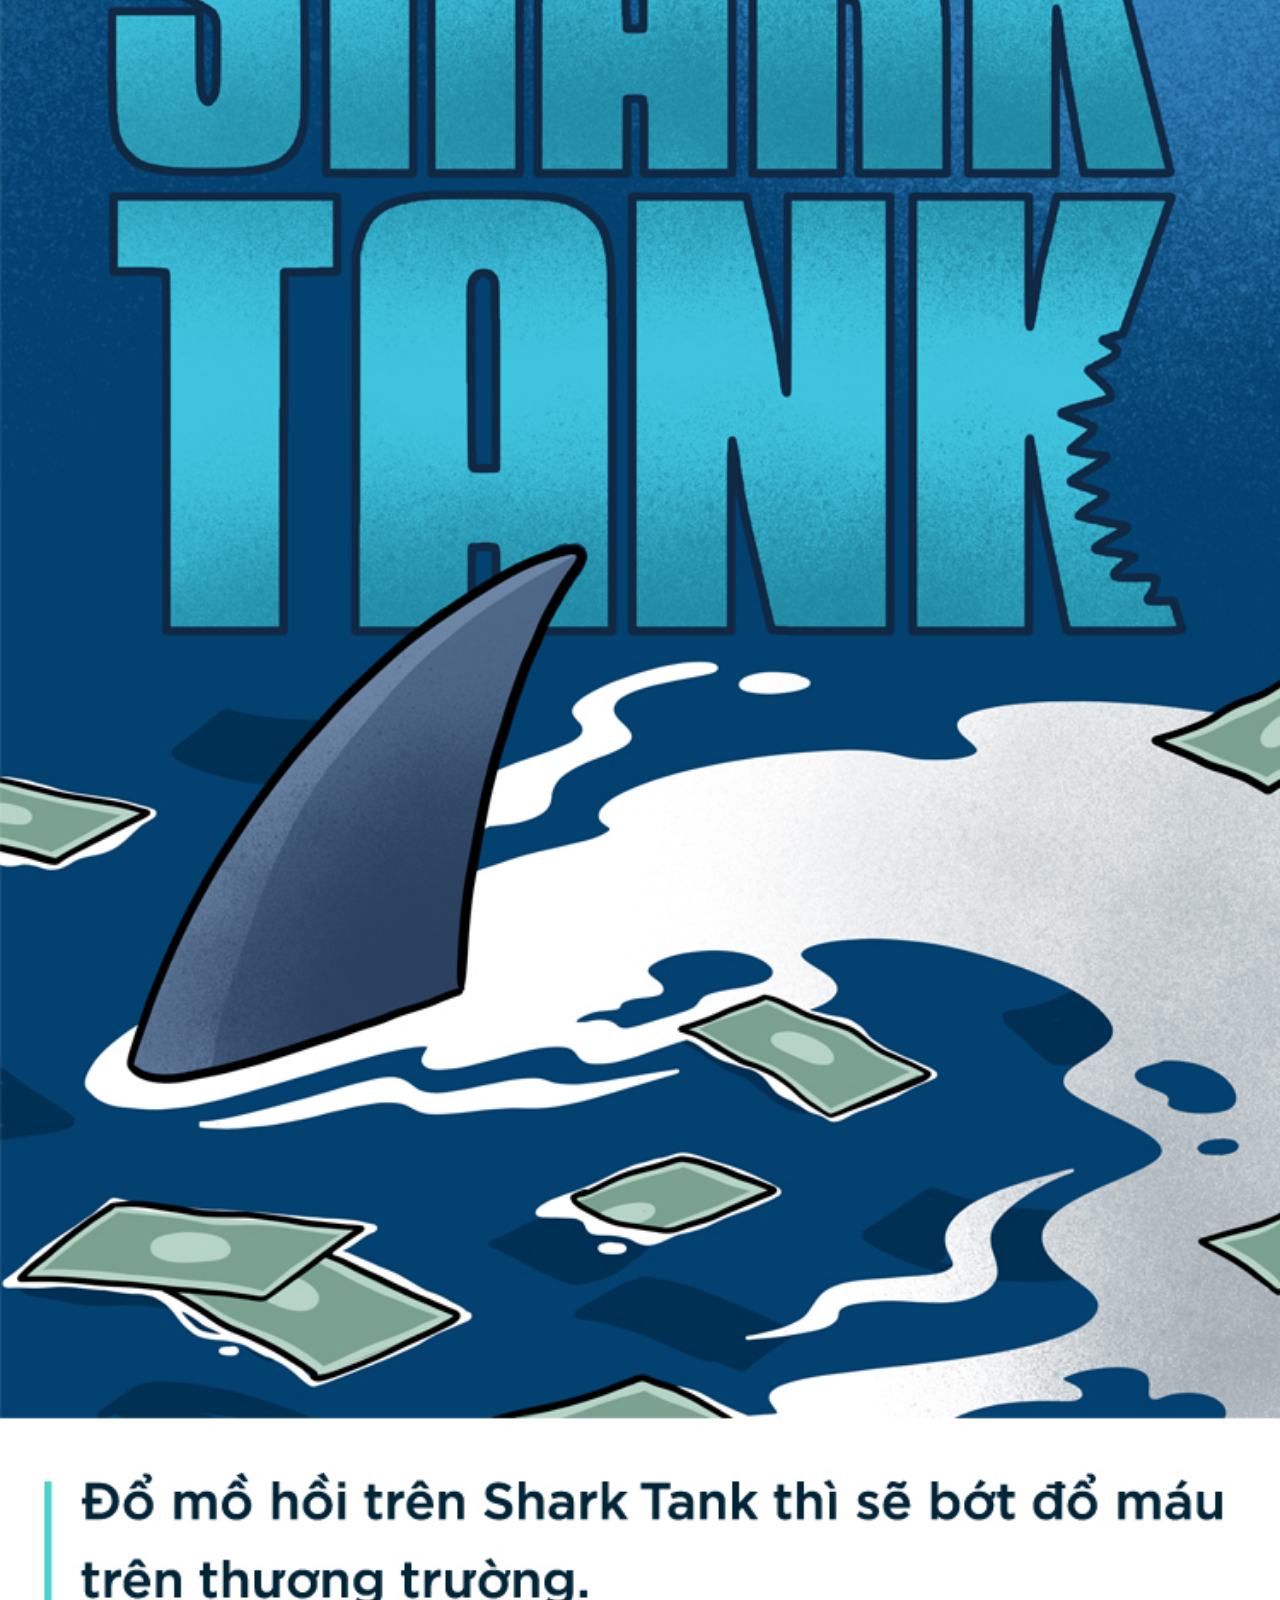
==== commit f7745481: "z" ====
--- a/mobile/index.html
+++ b/mobile/index.html
@@ -30,7 +30,7 @@
             <div class="emag-section">
                 <img src="images/img-2.jpg" alt="">
 
-                <p>Diễn ra trong hai ngày 27 và 28/12/2019, Hội nghị thượng đỉnh Mỹ - Triều 2019 tại Hà Nội đã đánh dấu cuộc gặp lịch sử lần thứ hai giữa các nhà lãnh đạo cao cấp nhất của Mỹ và Triều Tiên. Sự kiện đã thu hút gần 3.000 phóng viên thế giới thuộc 200 hãng thông tấn tới từ 40 quốc gia và vùng lãnh thổ, cùng 500 phóng viên trong nước tới đưa tin.</p>
+                <p>Diễn ra trong hai ngày 27 và 28/2/2019, Hội nghị thượng đỉnh Mỹ - Triều 2019 tại Hà Nội đã đánh dấu cuộc gặp lịch sử lần thứ hai giữa các nhà lãnh đạo cao cấp nhất của Mỹ và Triều Tiên. Sự kiện đã thu hút gần 3.000 phóng viên thế giới thuộc 200 hãng thông tấn tới từ 40 quốc gia và vùng lãnh thổ, cùng 500 phóng viên trong nước tới đưa tin.</p>
 
                 <p>Mặc dù không có thỏa thuận bằng văn bản nào được ký kết nhưng hội nghị diễn ra tại Việt Nam lần này là tiền đề, là bước nhảy quan trọng trong mối quan hệ giữa hai quốc gia, khi Chủ tịch Triều Tiên và Tổng thống Mỹ đã nhất trí tiếp tục các cuộc đối thoại trong tương lai.</p>
 
@@ -86,7 +86,7 @@
 
                 <p>Mang theo kỳ vọng “với 5G, Việt Nam sẽ đi cùng thế giới”, rất nhiều doanh nghiệp công nghệ, viễn thông trong nước đã sớm khởi động cuộc đua làm chủ công nghệ, sản xuất thiết bị, phủ sóng viễn thông 5G, trong đó đi đầu là Viettel.</p>
 
-                <p>Là đại diện duy nhất của Việt Nam góp mặt trong danh sách 50 nhà mạng đầu tiên trên thế giới triển khai thành công công nghệ 5G, Tập đoàn Viễn thông - Quân đội Viettel đã sớm lắp đặt, tích hợp trạm 5G đầu tiên Việt Nam tại Hà Nội ngay từ tháng 4/2019. Sau 3 tháng triển khai, cuộc gọi 5G đầu tiên đã được thực hiện với tốc độ kết nối đạt 1,5-1,7Gbps.</p>
+                <p>Là đại diện duy nhất của Việt Nam góp mặt trong danh sách 50 nhà mạng đầu tiên trên thế giới triển khai thành công công nghệ 5G, Tập đoàn Công nghiệp - Viễn thông Quân đội (Viettel) đã sớm lắp đặt, tích hợp trạm 5G đầu tiên Việt Nam tại Hà Nội ngay từ tháng 4/2019. Sau 3 tháng triển khai, cuộc gọi 5G đầu tiên đã được thực hiện với tốc độ kết nối đạt 1,5-1,7Gbps.</p>
 
                 <p>Tháng 9/2019, Viettel hoàn thành tích hợp hạ tầng mạng lưới và phát sóng thử nghiệm thành công trạm 5G tại TP HCM, dự kiến sẽ sớm đưa công nghệ này vào khai thác thương mại từ năm 2020. Cùng với Viettel, MobiFone cũng triển khai thử nghiệm 5G tại 4 thành phố lớn gồm Hà Nội, Đà Nẵng, Hải Phòng và TP.HCM. Trong khi đó, Vingroup sẽ khánh thành nhà máy sản xuất smartphone sử dụng công nghệ 5G tại Khu Công nghệ cao Hòa Lạc trong năm 2020.</p>
             </div>
